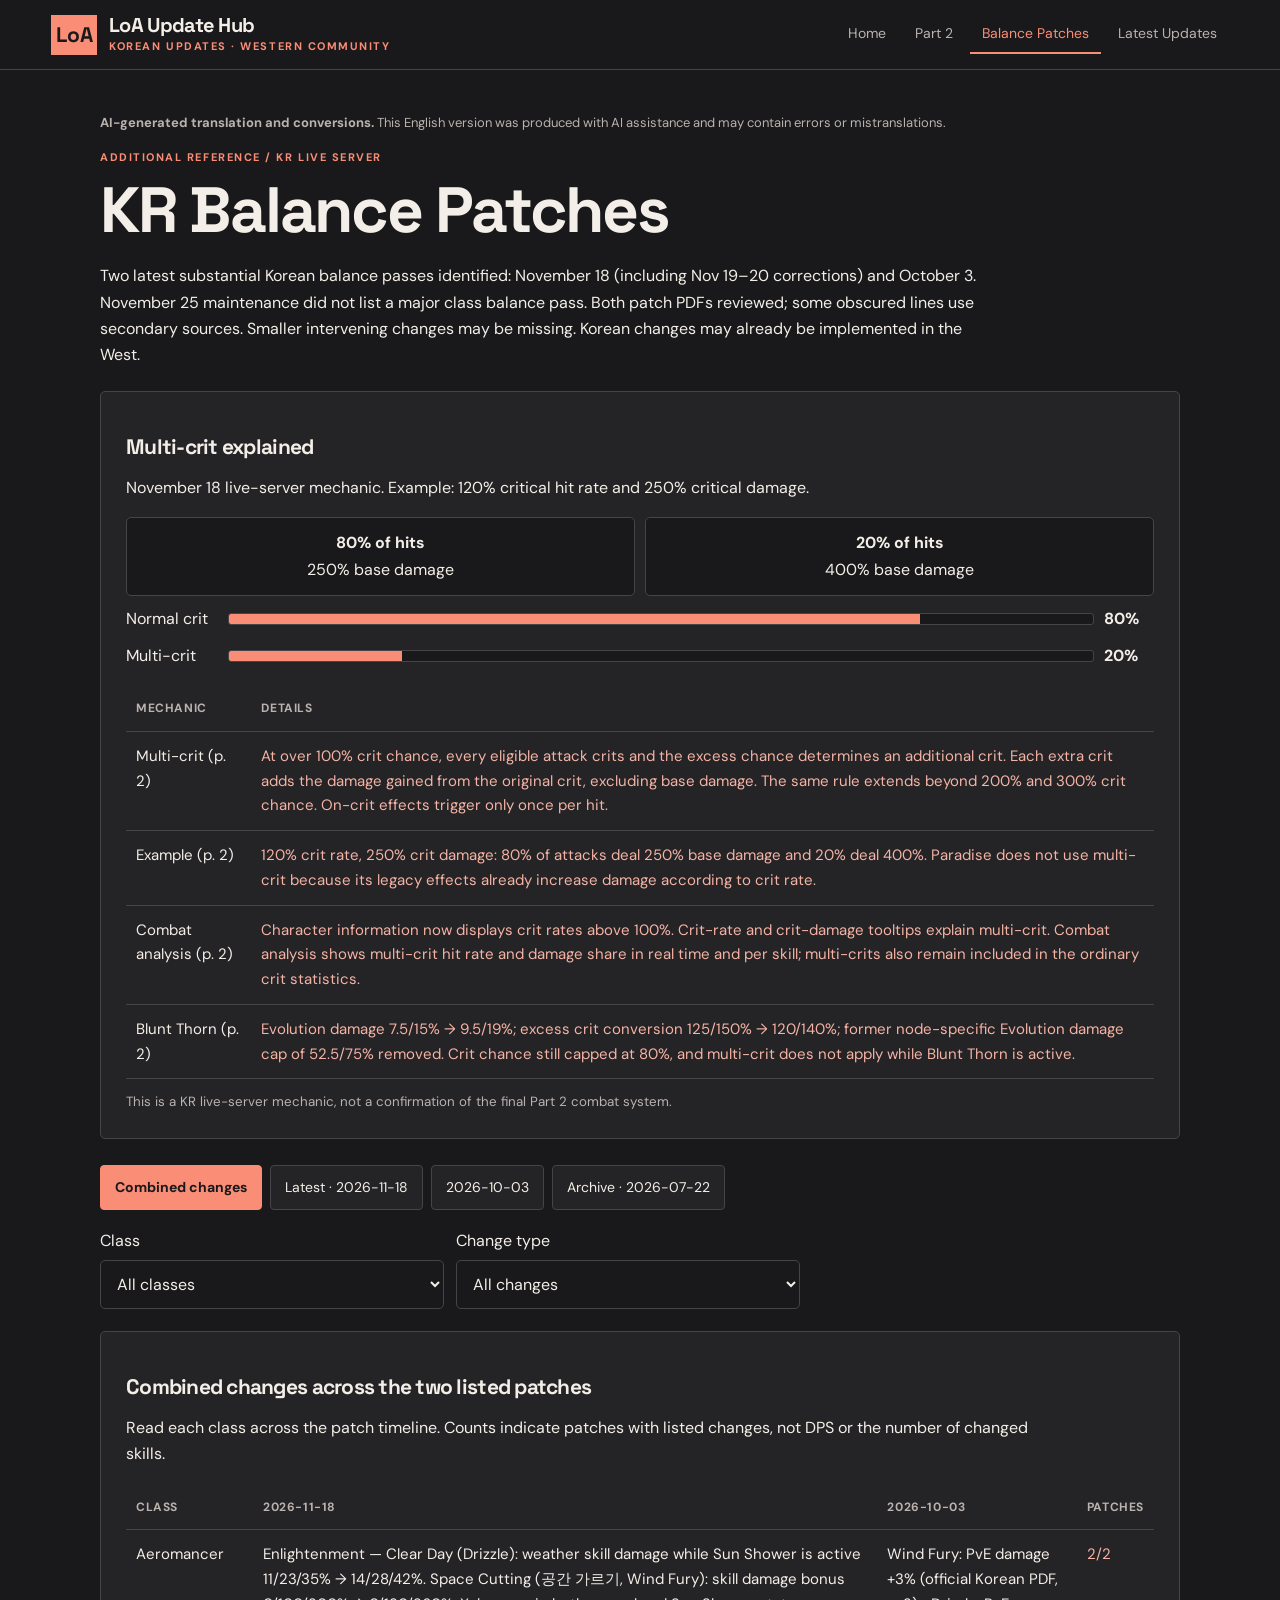
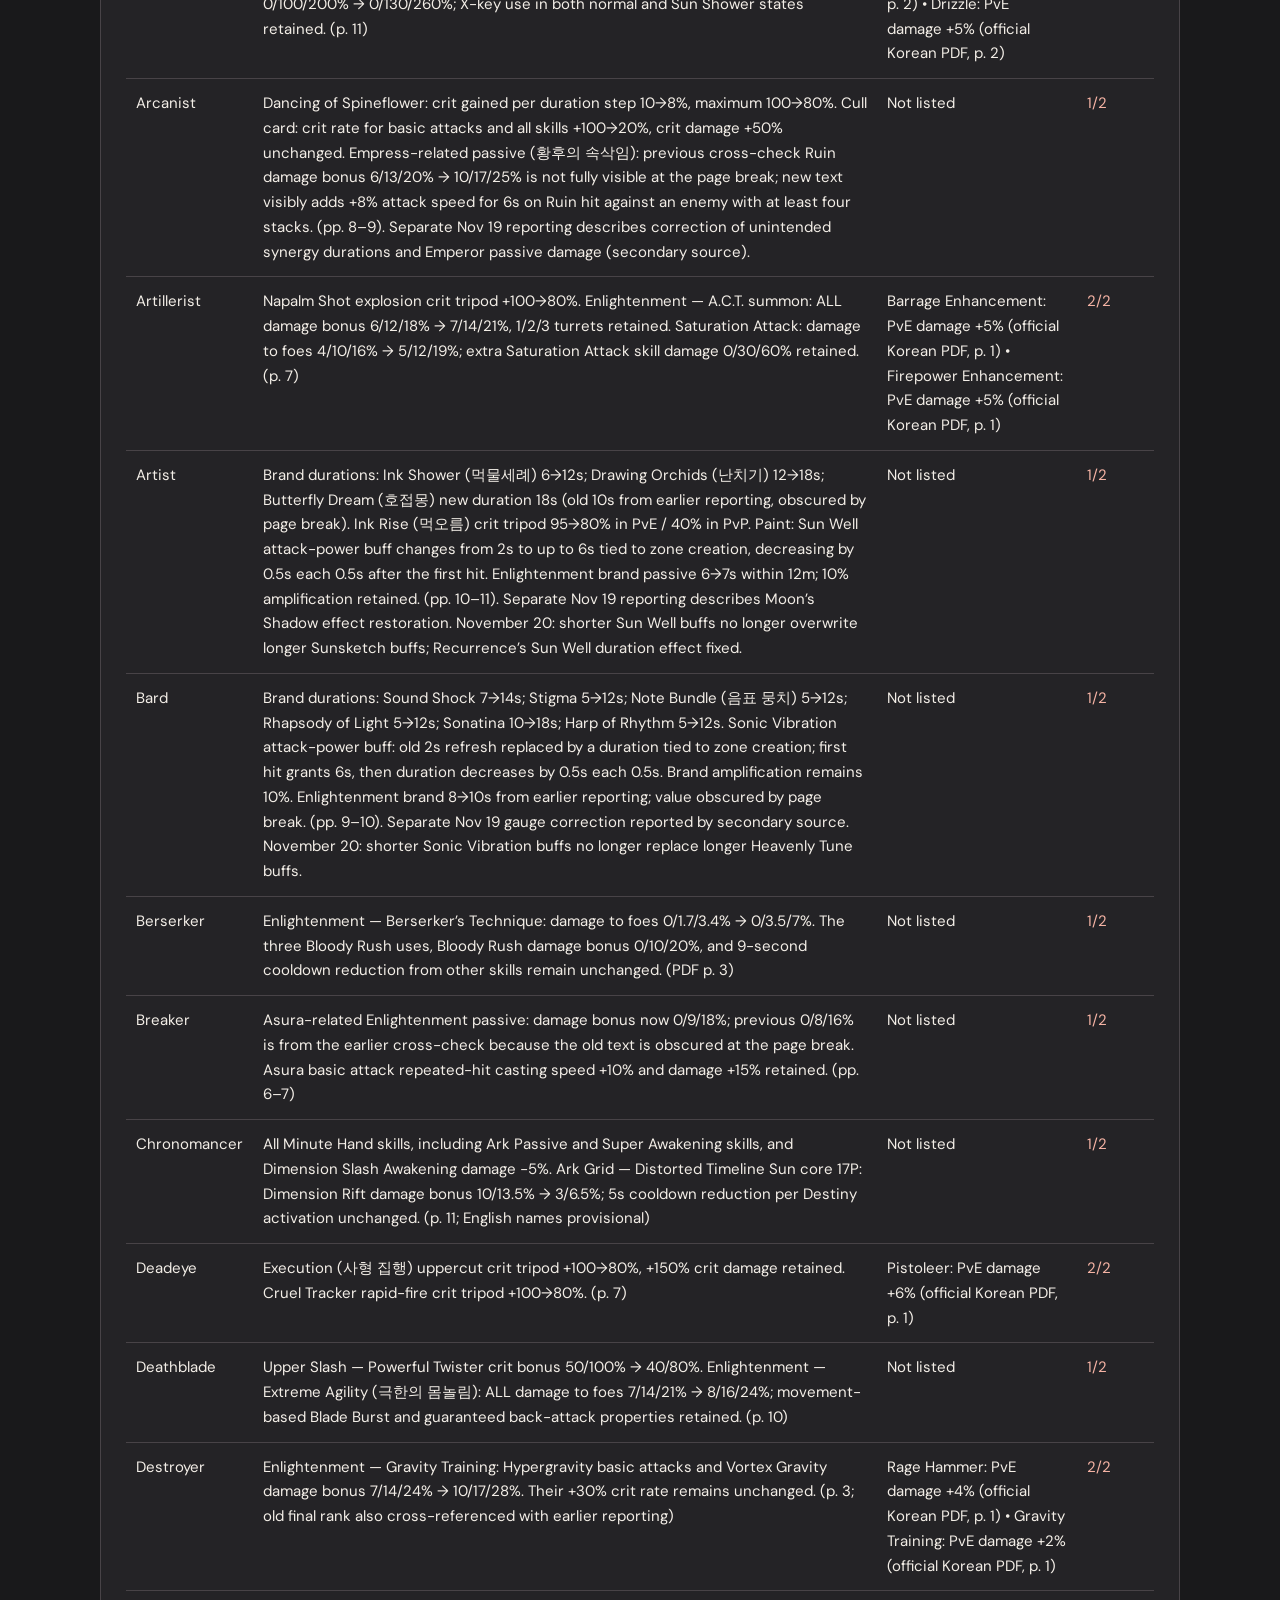
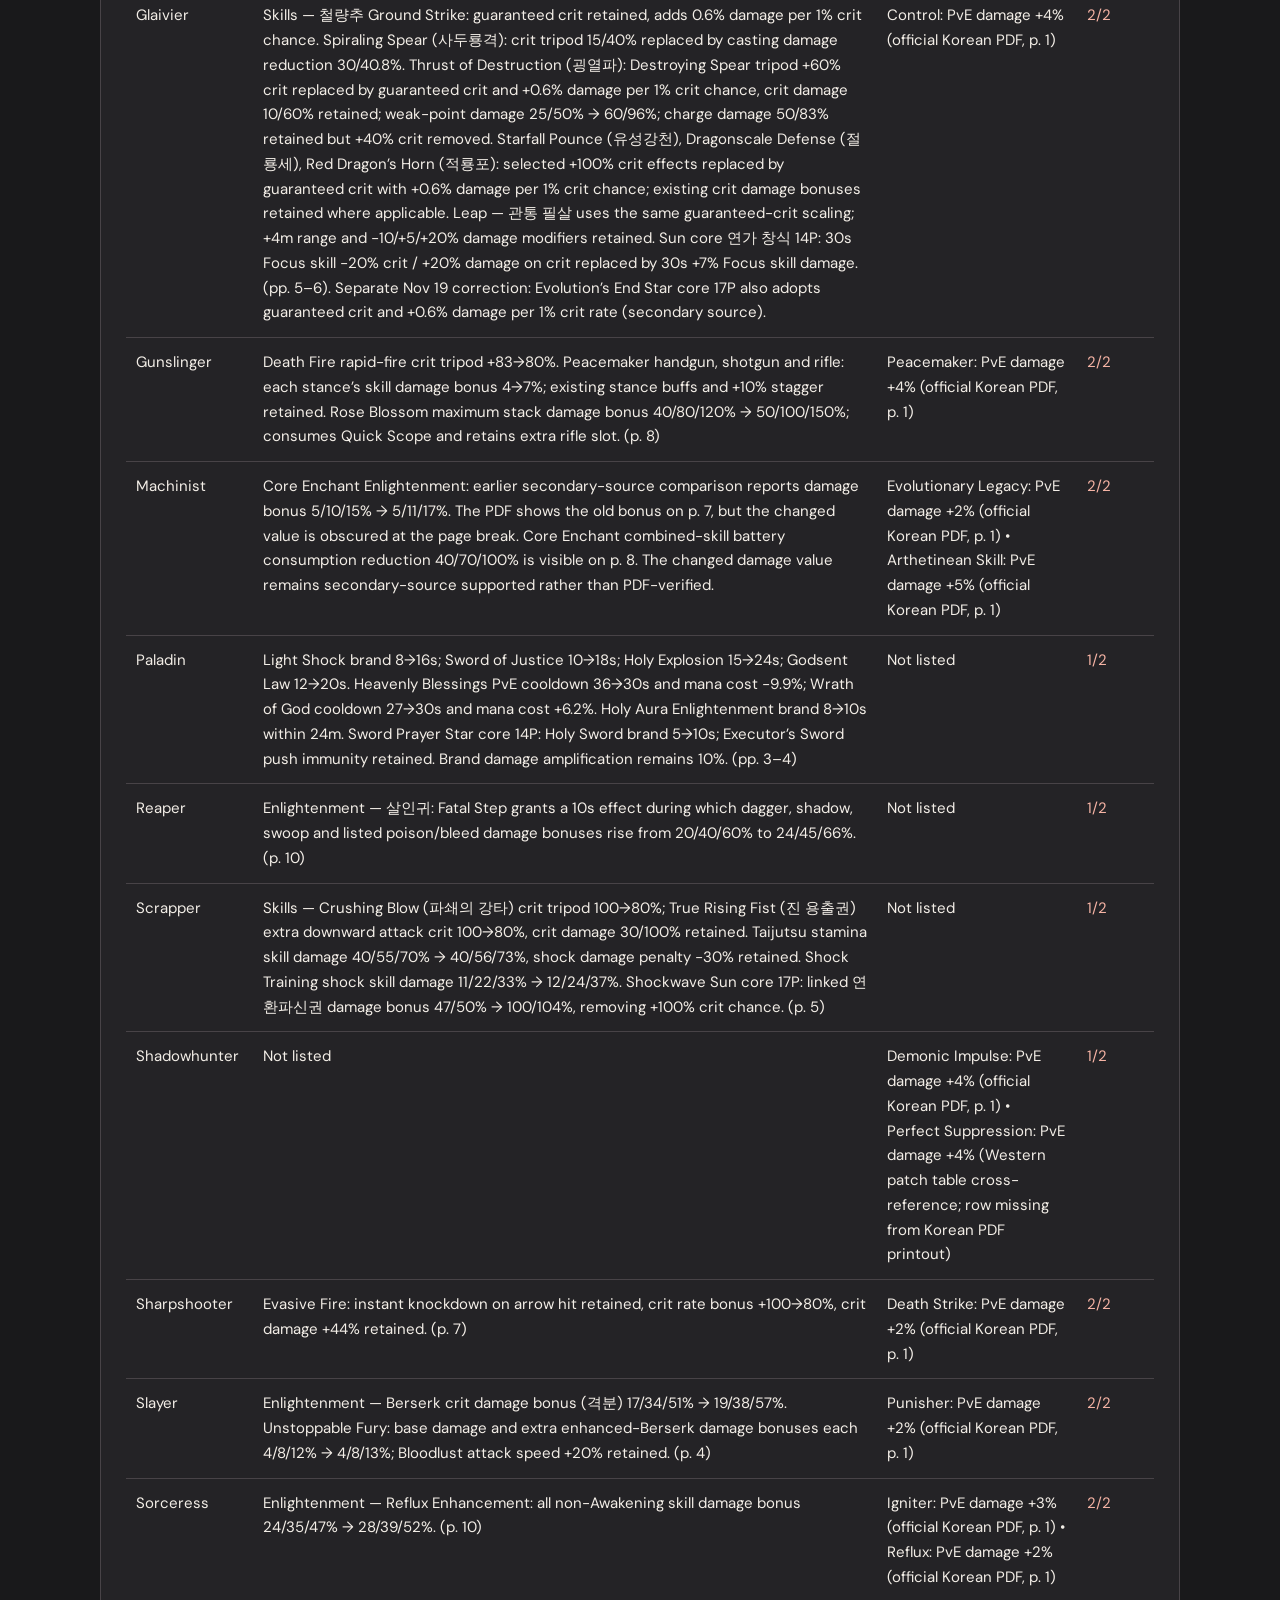
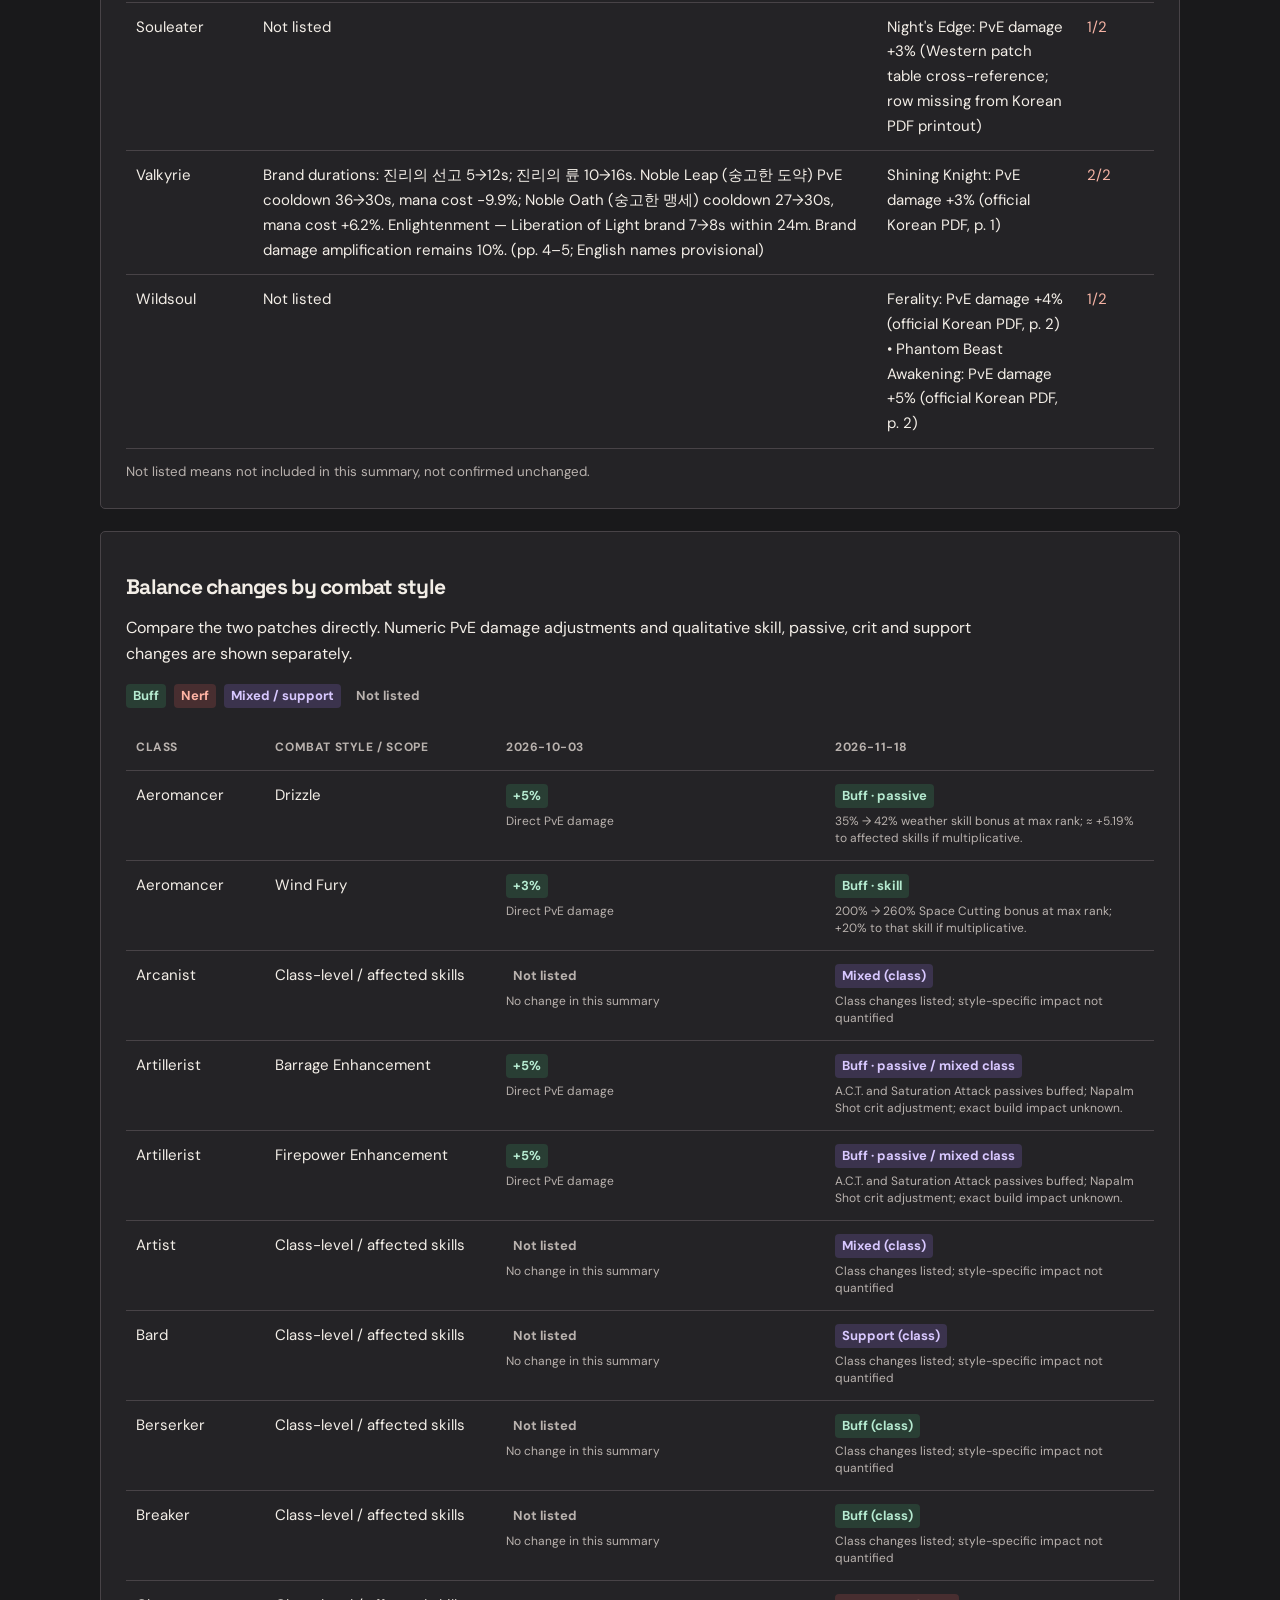
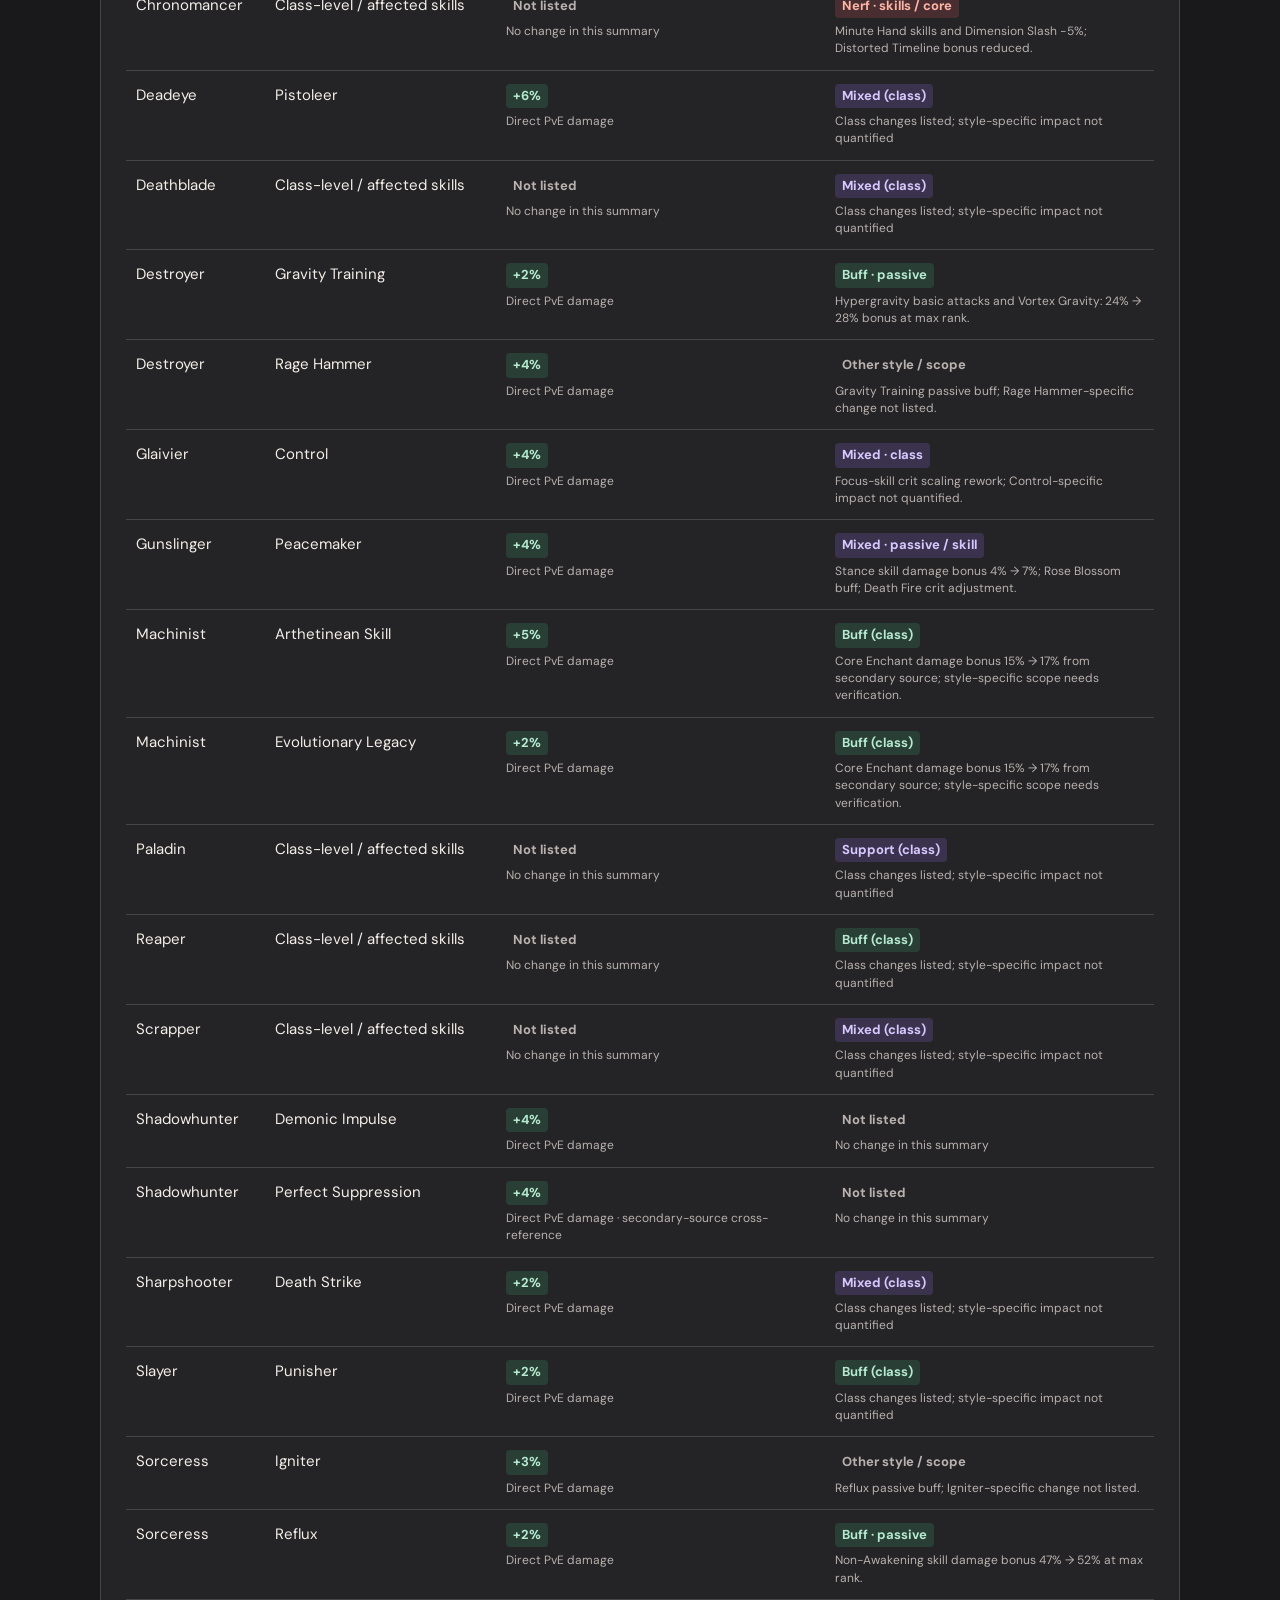
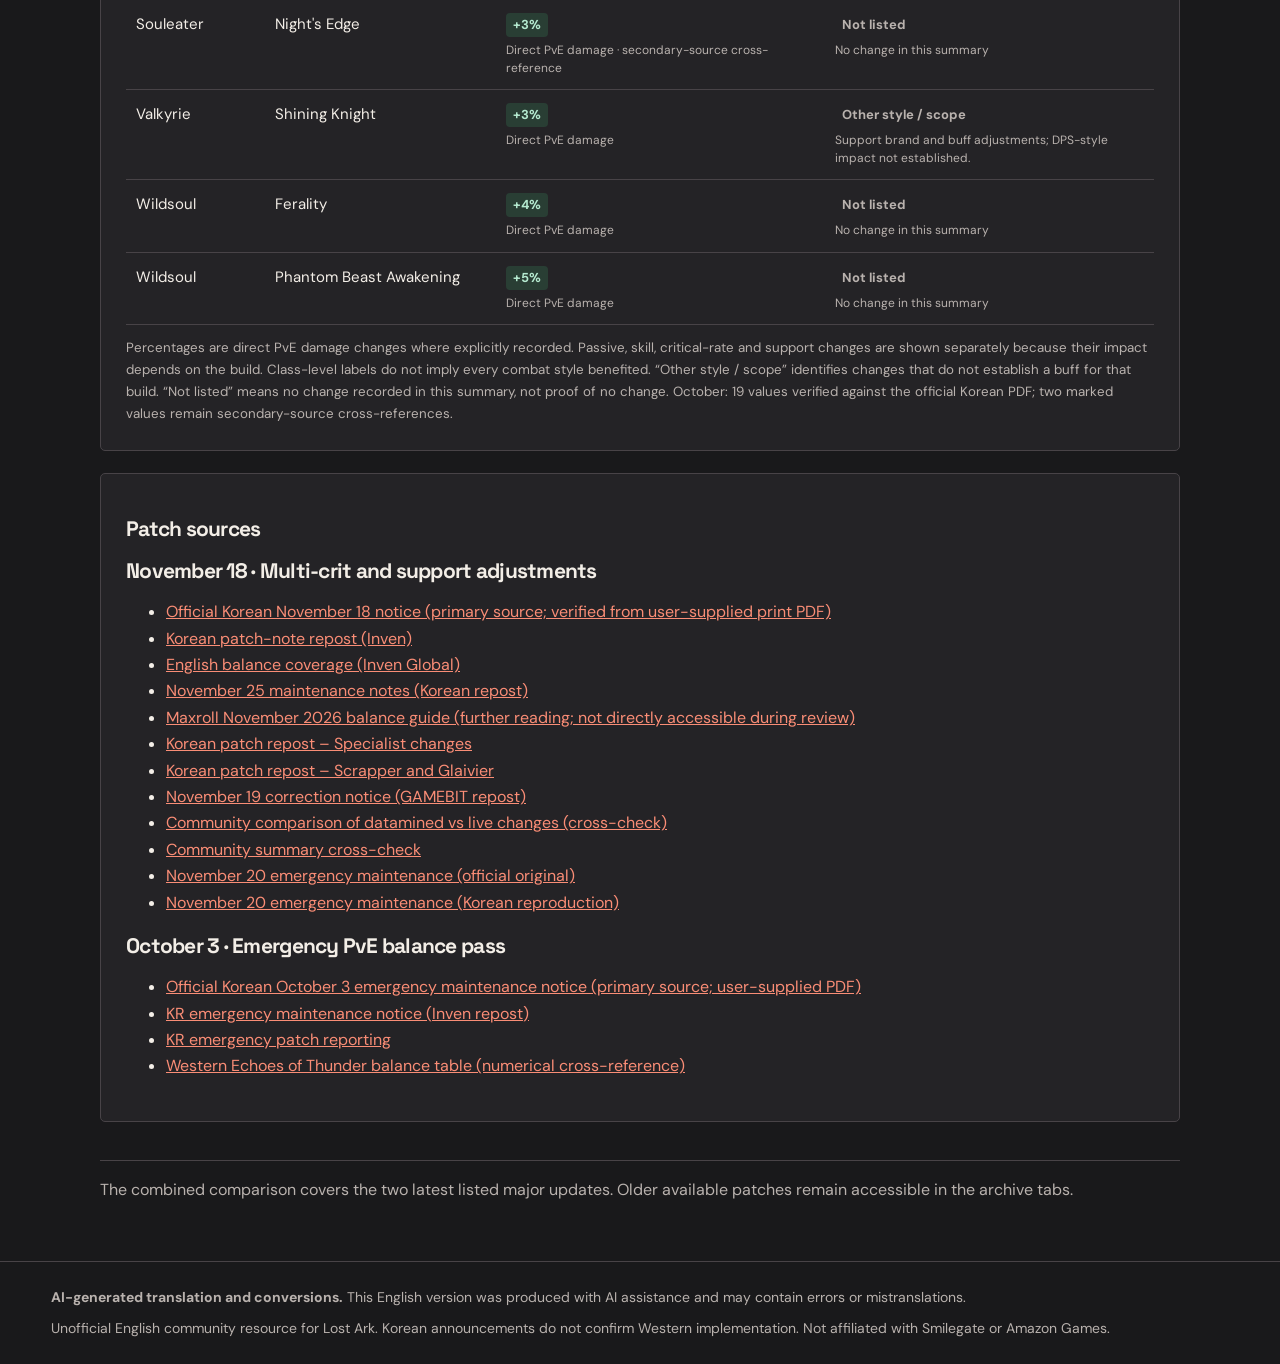
==== balance/index.html @ b0c3fc60 "Add AI translation and conversion disclaimer to balance/index.html" ====
<!doctype html><html lang="en"><head><meta charset="utf-8"><meta name="viewport" content="width=device-width,initial-scale=1"><title>KR Balance Patches | LoA Update Hub</title><meta name="description" content="Unofficial English translations and summaries of Korean Lost Ark developer notes for Western players. Part 2 guide, balance patches and update history."><meta property="og:type" content="website"><meta property="og:site_name" content="LoA Update Hub"><meta property="og:title" content="KR Balance Patches | LoA Update Hub"><meta property="og:description" content="Unofficial English translations and summaries of Korean Lost Ark developer notes for Western players. Part 2 guide, balance patches and update history."><meta name="twitter:card" content="summary"><meta name="twitter:title" content="KR Balance Patches | LoA Update Hub"><meta name="twitter:description" content="Unofficial English translations and summaries of Korean Lost Ark developer notes for Western players. Part 2 guide, balance patches and update history."><meta name="theme-color" content="#fa8d76"><link rel="preconnect" href="https://fonts.googleapis.com"><link rel="preconnect" href="https://fonts.gstatic.com" crossorigin><link href="https://fonts.googleapis.com/css2?family=DM+Sans:wght@400;500;600;700&family=Space+Grotesk:wght@400;500;600;700&display=swap" rel="stylesheet"><link rel="stylesheet" href="../style.css?v=hub1"></head><body data-page="balance" data-root="../"><header><div class="mast hub-mast"><a class="hub-brand" href="../"><div class="mark" aria-hidden="true">LoA</div><div><div class="brand">LoA Update Hub</div><div class="eyebrow">Korean updates · Western community</div></div></a><nav class="hub-nav" aria-label="Main navigation"><a href="../">Home</a><a href="../part-2/">Part 2</a><a href="../balance/" aria-current="page">Balance Patches</a><a href="../updates/">Latest Updates</a></nav></div></header><main class="hub-main"><p class="muted" style="font-size:13px;margin:0 0 14px"><strong>AI-generated translation and conversions.</strong> This English version was produced with AI assistance and may contain errors or mistranslations.</p><div id="notes"><p>Loading Korean balance patches…</p></div><p class="muted">The combined comparison covers the two latest listed major updates. Older available patches remain accessible in the archive tabs.</p></main><footer class="hub-footer"><p style="margin:0 0 8px"><strong>AI-generated translation and conversions.</strong> This English version was produced with AI assistance and may contain errors or mistranslations.</p>Unofficial English community resource for Lost Ark. Korean announcements do not confirm Western implementation. Not affiliated with Smilegate or Amazon Games.</footer><script defer src="../app.js?v=hub1"></script></body></html>
---- style.css ----
:root{color-scheme:dark;--bg:#19191b;--panel:#242326;--raised:#2d2b2e;--ink:#f3eee7;--muted:#b9b2ae;--accent:#fa8d76;--line:#484347;--green:#9cd2ba;--violet:#c1adff}*{box-sizing:border-box}html{scroll-behavior:smooth;scroll-padding-top:100px}body{margin:0;background:var(--bg);color:var(--ink);font:16px/1.65 'DM Sans',system-ui,sans-serif}h1,h2,h3,.brand,.num{font-family:'Space Grotesk',system-ui,sans-serif;line-height:1.15;letter-spacing:-.035em}h1{font-size:clamp(44px,7vw,88px);margin:12px 0;letter-spacing:-.07em}h2{font-size:clamp(27px,3.6vw,42px);margin:8px 0 14px}h3{font-size:21px;margin:0 0 15px}a{color:var(--accent)}header{position:sticky;top:0;z-index:5;background:var(--bg);border-bottom:1px solid var(--line)}.mast{max-width:1440px;margin:auto;padding:14px clamp(18px,4vw,60px);display:flex;align-items:center;gap:14px}.mark{width:40px;height:40px;background:var(--accent);color:var(--bg);display:grid;place-items:center;font:700 29px 'Space Grotesk',sans-serif}.brand{font-size:20px;font-weight:700}.eyebrow{font-size:11px;font-weight:700;text-transform:uppercase;letter-spacing:.14em;color:var(--accent)}.muted,small{color:var(--muted)}.source{margin-left:auto;font-size:13px}.layout{max-width:1440px;margin:auto;display:grid;grid-template-columns:230px minmax(0,1fr);gap:48px;padding:36px clamp(18px,4vw,60px)}aside{position:sticky;top:100px;align-self:start;max-height:calc(100vh - 120px);overflow:auto;padding-right:8px}nav a{display:block;color:var(--muted);font-size:14px;line-height:1.4;padding:9px 10px;text-decoration:none;border-left:2px solid transparent}nav a:hover,nav a:focus-visible{color:var(--accent);background:var(--panel);border-left-color:var(--accent)}input,select{font:inherit;color:var(--ink);background:var(--bg);border:1px solid var(--line);padding:12px;border-radius:5px;width:100%}input[type=search]{margin:10px 0}input[type=checkbox]{width:auto;accent-color:var(--accent)}:focus-visible{outline:2px solid var(--accent);outline-offset:3px}.hero{padding:14px 0 24px}.stats{display:grid;grid-template-columns:repeat(3,minmax(0,1fr));gap:12px;margin:24px 0}.stat,.metric,.visual,.node{background:var(--panel);border:1px solid var(--line);padding:18px}.num{font-size:clamp(25px,4vw,42px);font-weight:700;color:var(--accent)}.stat .num{display:block}.notice{border-left:3px solid var(--accent);padding:12px 16px;background:var(--panel);font-size:14px}.chapter{border-bottom:1px solid var(--line);padding:38px 0}.chapter p{max-width:82ch}.visual{margin:22px 0 0;padding:clamp(14px,3vw,25px);border-radius:5px}.visual small{display:block;margin-top:12px}.tablewrap{overflow-x:auto;margin:18px 0 0}table{width:100%;border-collapse:collapse;text-align:left;font-size:15px}th,td{padding:12px 10px;vertical-align:top;border-bottom:1px solid var(--line)}th{color:var(--muted);font-size:12px;letter-spacing:.05em;text-transform:uppercase}td:last-child{color:#f5b3a4}.subtable{margin-top:25px}.grid2,.grid3,.grid4{display:grid;gap:10px}.grid2{grid-template-columns:repeat(2,minmax(0,1fr))}.grid3{grid-template-columns:repeat(3,minmax(0,1fr))}.grid4{grid-template-columns:repeat(4,minmax(0,1fr))}.node{padding:12px;text-align:center;background:var(--bg);border-radius:5px;min-width:0}.node strong{display:block;color:var(--ink)}.node .num{font-size:24px}.arrow{font-size:24px;text-align:center;color:var(--accent);line-height:1.5}.equipment{display:grid;grid-template-columns:1fr minmax(50px,130px) 1fr;gap:12px;align-items:center}.slot{border:1px solid var(--line);padding:8px;margin:6px 0;background:var(--bg);border-radius:4px;font-size:14px}.slot.new{border-color:var(--accent);color:var(--accent)}.equipment svg{width:100%;height:auto}.chartrow{display:grid;grid-template-columns:92px 1fr 50px;gap:10px;align-items:center;margin:10px 0;font-variant-numeric:tabular-nums}.track{height:12px;background:var(--bg);border:1px solid var(--line);border-radius:3px;overflow:hidden}.fill{height:100%;background:var(--accent)}.metric{padding:12px;background:var(--bg);border-radius:4px}.metric small{margin:0}.metric .num{font-size:clamp(22px,3vw,32px)}.metrics{margin:14px 0}.stone-row{display:grid;grid-template-columns:110px repeat(5,minmax(0,1fr));gap:5px;align-items:center;margin:8px 0;font-size:13px}.stone{padding:8px 2px;background:var(--bg);text-align:center;border:1px solid var(--line);border-radius:4px;font-weight:700}.stone.active{background:#335044;color:#d6f5e4;border-color:#527566}.stone.partial{background:#514348;color:#ffd0c5;border-color:#805c59}.gem-icon{font-size:23px;color:var(--violet);letter-spacing:3px}.bound{color:var(--muted)}.task{display:flex;gap:12px;align-items:flex-start;padding:11px 0;border-bottom:1px solid var(--line)}.task input{margin-top:7px}.task:has(input:checked) span{color:var(--muted);text-decoration:line-through}.history p{padding:10px 0;border-bottom:1px solid var(--line)}footer{max-width:1440px;margin:auto;padding:24px clamp(18px,4vw,60px);font-size:14px;color:var(--muted)}details summary{cursor:pointer;color:var(--accent);font-weight:600}[hidden]{display:none!important}@media(max-width:850px){.layout{grid-template-columns:1fr;gap:20px}aside{position:static;max-height:none}nav{display:grid;grid-template-columns:1fr 1fr}.hero{padding-top:0}.source{display:none}}@media(max-width:500px){.stats{gap:5px}.stat{padding:10px}.stat .num{font-size:23px}.grid4{grid-template-columns:repeat(2,minmax(0,1fr))}.grid3{grid-template-columns:repeat(2,minmax(0,1fr))}.equipment{gap:5px}.slot{padding:5px;font-size:12px}.stone-row{grid-template-columns:85px repeat(5,minmax(0,1fr));gap:3px;font-size:12px}.chartrow{grid-template-columns:70px 1fr 40px}.chapter{padding:28px 0}th,td{padding:8px;font-size:13px}}
@media(max-width:500px){.brand{font-size:16px}.mast .eyebrow{font-size:10px;letter-spacing:.08em}.mark{flex-shrink:0}}
.update-note{border:1px solid var(--line);border-left:3px solid var(--green);background:var(--panel);padding:14px 18px;margin:20px 0}.update-note .eyebrow{color:var(--green)}.update-note p{margin:5px 0 0;color:var(--ink);font-size:14px}
.chapter > h3{margin-top:24px}#balance-filter{margin:8px 0 12px;max-width:320px}
.balance-tabs{display:flex;flex-wrap:wrap;gap:8px;margin:18px 0}.balance-tabs button{font:inherit;font-size:14px;padding:10px 14px;background:var(--panel);color:var(--ink);border:1px solid var(--line);border-radius:4px;cursor:pointer}.balance-tabs button.active{color:var(--bg);background:var(--accent);border-color:var(--accent);font-weight:700}.balance-filters{display:grid;grid-template-columns:repeat(2,minmax(0,1fr));gap:12px;margin:12px 0 20px}.balance-filters select{margin-top:5px}#balance .tablewrap{max-width:100%}#balance .tablewrap table{min-width:540px}#balance h3{margin-top:18px}
.balance-legend{display:flex;flex-wrap:wrap;gap:8px;margin:12px 0}.balance-label{display:inline-block;font-weight:700;font-size:13px;line-height:1.4;padding:3px 7px;border-radius:4px;background:var(--raised);color:var(--muted);white-space:normal}.balance-label.buff{color:#b5ead0;background:#293e34}.balance-label.nerf{color:#ffb4a5;background:#482e30}.balance-label.mixed{color:#d8c8ff;background:#3b334d}.balance-label.unknown{color:var(--muted);background:transparent}.cumulative-table{min-width:560px!important}.cumulative-table td{min-width:116px}.cumulative-table td small{display:block;margin-top:5px;font-size:12px;line-height:1.45}.cumulative-table td:nth-child(n+3){width:32%;min-width:150px}
.task-copy{display:block;flex:1}.task-copy strong{display:block;font-weight:700;margin-bottom:3px}.task-detail{display:block;font-size:14px;color:var(--muted);line-height:1.6}.source-note{font-size:13px;color:var(--muted)}


/* Hub layout */
.hub-mast{flex-wrap:wrap;gap:12px}.hub-brand{display:flex;align-items:center;gap:12px;text-decoration:none;color:var(--ink)}.hub-brand .mark{width:46px;flex-shrink:0;font-size:21px}.hub-nav{display:flex;flex-wrap:wrap;gap:5px;margin-left:auto;align-items:center}.hub-nav a{border:0;border-bottom:2px solid transparent;border-radius:0;padding:9px 12px;font-size:14px}.hub-nav a[aria-current=page]{color:var(--accent);border-bottom-color:var(--accent)}.hub-main{max-width:1200px;margin:auto;padding:42px clamp(18px,5vw,60px)}.hub-hero{padding:18px 0 30px}.hub-hero h1{font-size:clamp(40px,6.5vw,76px);max-width:16ch}.hub-hero p{max-width:75ch}.review-line{color:var(--green);font-size:13px}.hub-cards{display:grid;grid-template-columns:repeat(2,minmax(0,1fr));gap:18px;margin:12px 0 36px}.hub-card{display:flex;flex-direction:column;background:var(--panel);border:1px solid var(--line);border-radius:6px;overflow:hidden;color:var(--ink);text-decoration:none;transition:border-color .15s,transform .15s}.hub-card:hover{border-color:var(--accent);transform:translateY(-2px)}.hub-card.balance-card:hover{border-color:var(--green)}.hub-card svg{width:100%;height:auto;display:block}.hub-card-body{padding:20px;display:flex;flex:1;flex-direction:column;gap:8px}.hub-card-body h2{font-size:27px;margin:0}.hub-card-body p{margin:0;color:var(--muted)}.hub-card-body .card-action{margin-top:auto;padding-top:8px;color:var(--accent);font-weight:700}.balance-card .eyebrow,.balance-card .card-action{color:var(--green)}.update-head{display:flex;align-items:center;justify-content:space-between;gap:12px}.update-list{padding:0;list-style:none}.update-list li{border-bottom:1px solid var(--line);padding:15px 0;display:grid;grid-template-columns:110px 1fr;gap:12px}.update-list time{color:var(--accent);font-size:13px;font-weight:700}.page-intro{max-width:78ch;color:var(--muted)}.hub-main .chapter:first-child{padding-top:0}.hub-main #balance>h2{font-size:clamp(36px,5vw,64px)}.hub-main #balance .balance-tabs{margin-top:26px}.hub-main .balance-tabs button{flex:0 1 auto}.hub-main .balance-filters{max-width:700px}.hub-main #balance .tablewrap{overflow-x:auto}.hub-main #balance .tablewrap table{min-width:580px}.hub-main .tablewrap td{overflow-wrap:break-word}.hub-footer{border-top:1px solid var(--line)}@media(max-width:850px){.hub-nav{margin-left:0;width:100%;display:flex}.hub-nav a{padding:7px 10px}.hub-main{padding-top:24px}.hub-mast{padding-top:10px;padding-bottom:8px}html{scroll-padding-top:145px}.layout aside{top:150px}}@media(max-width:600px){.hub-cards{grid-template-columns:1fr}.hub-main{padding:22px 18px}.hub-nav{gap:1px}.hub-nav a{font-size:12px;padding:7px 8px}.update-list li{grid-template-columns:85px 1fr;gap:8px}.hub-card-body{padding:16px}.hub-brand .brand{font-size:18px}.hub-brand .eyebrow{font-size:10px}.hub-main #balance .balance-filters{grid-template-columns:1fr 1fr}}@media(prefers-reduced-motion:reduce){html{scroll-behavior:auto}.hub-card{transition:none}.hub-card:hover{transform:none}}
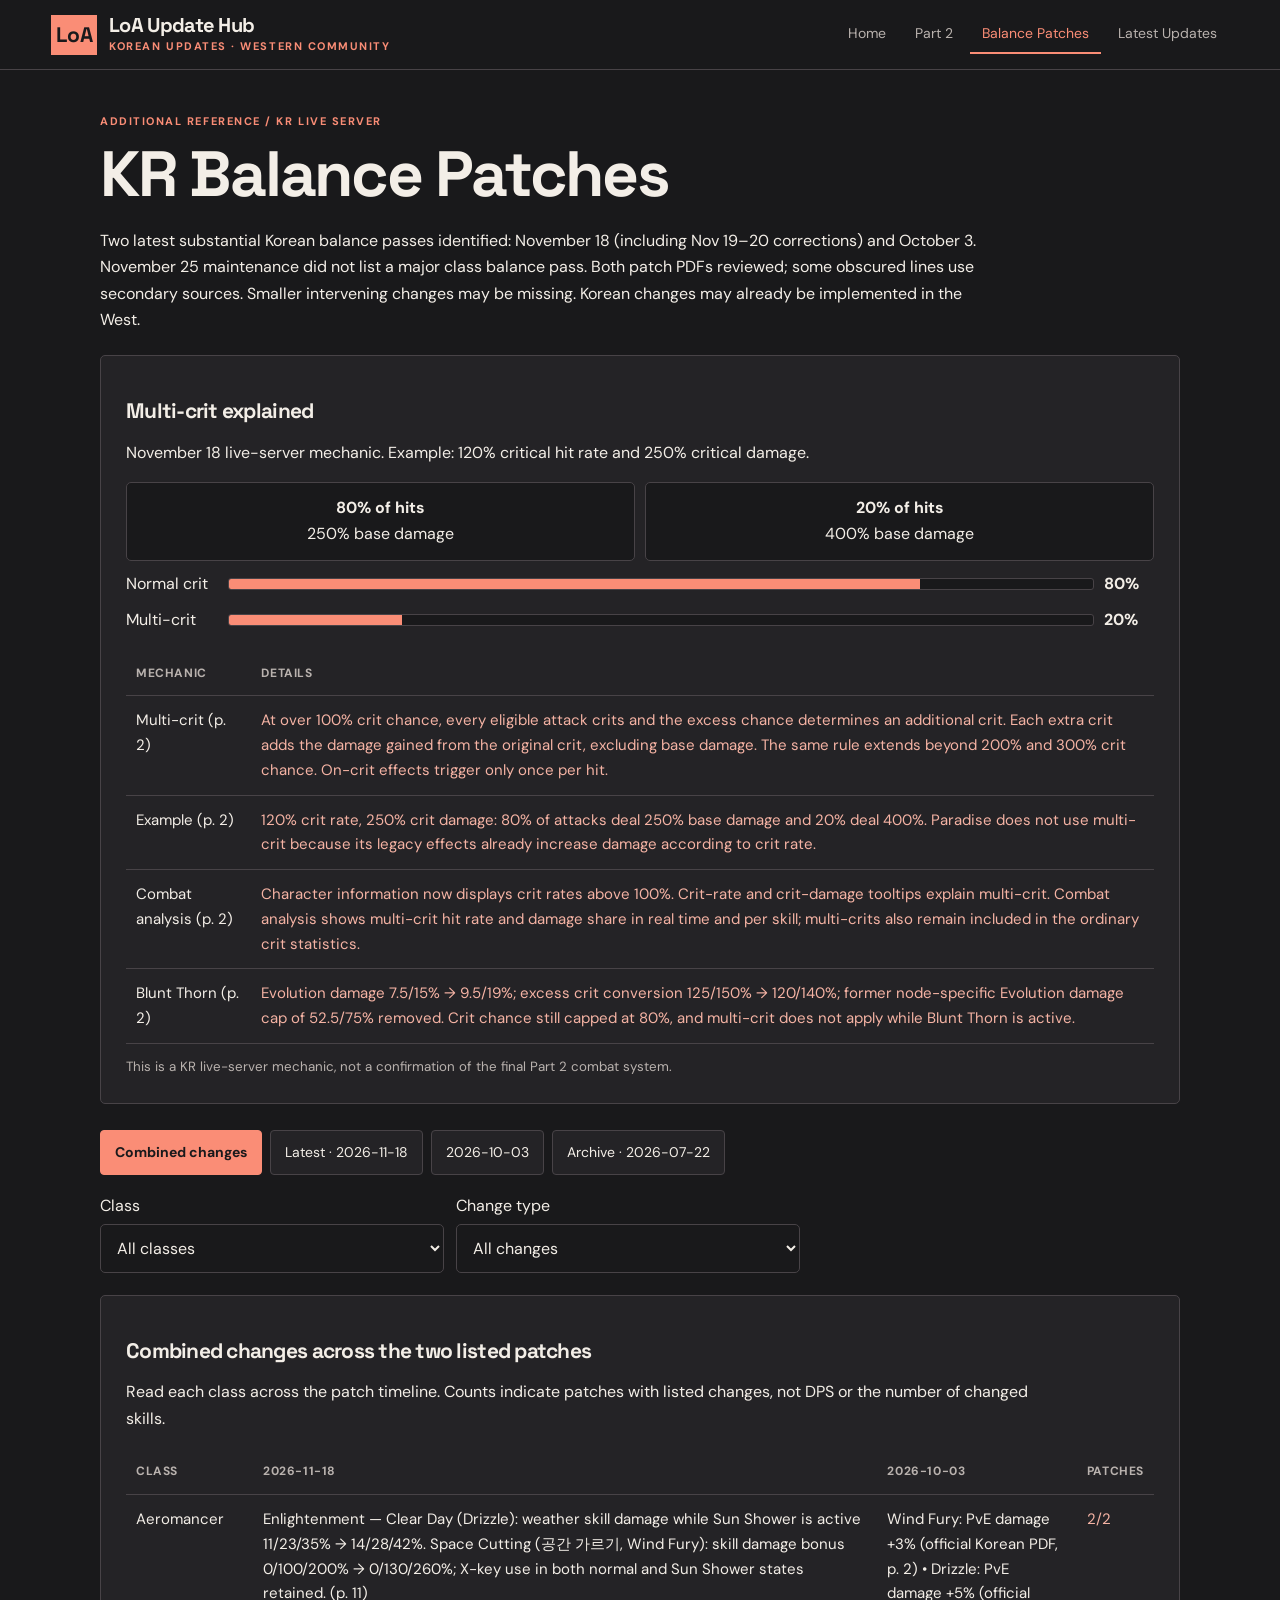
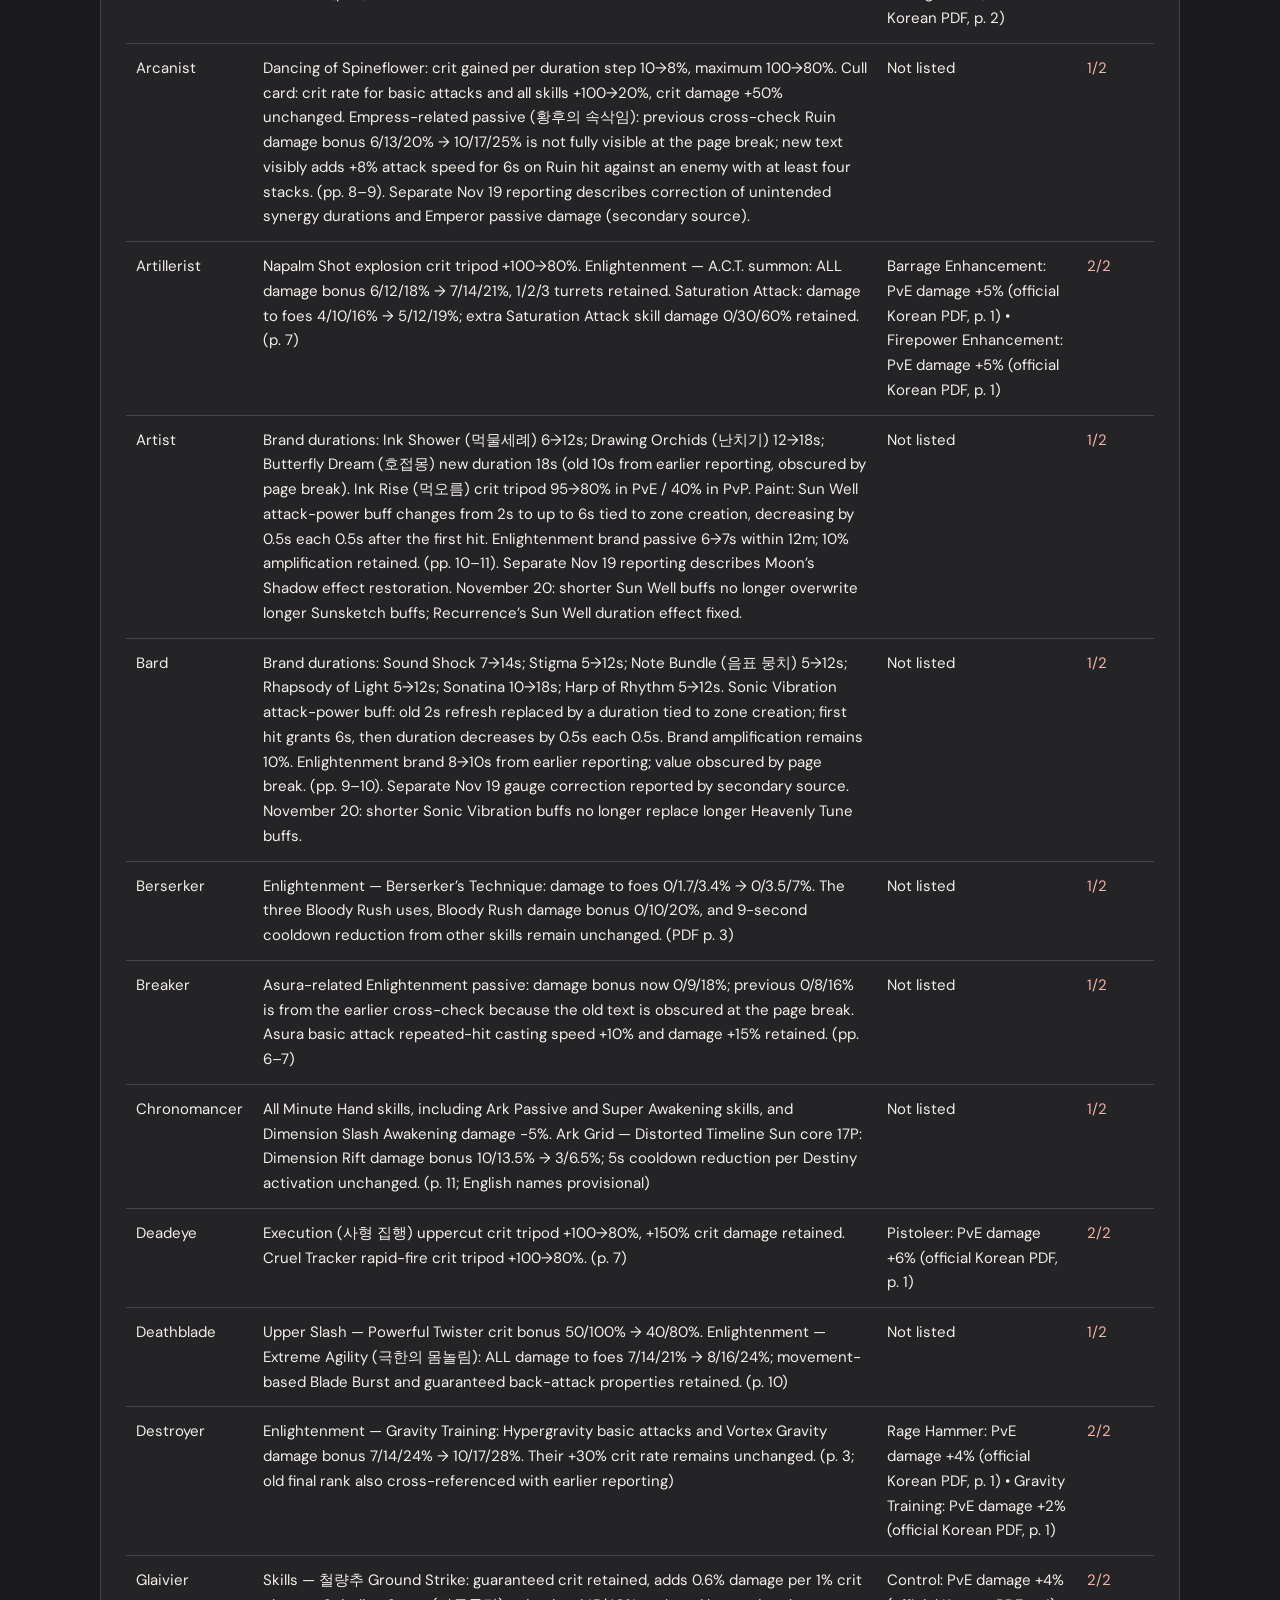
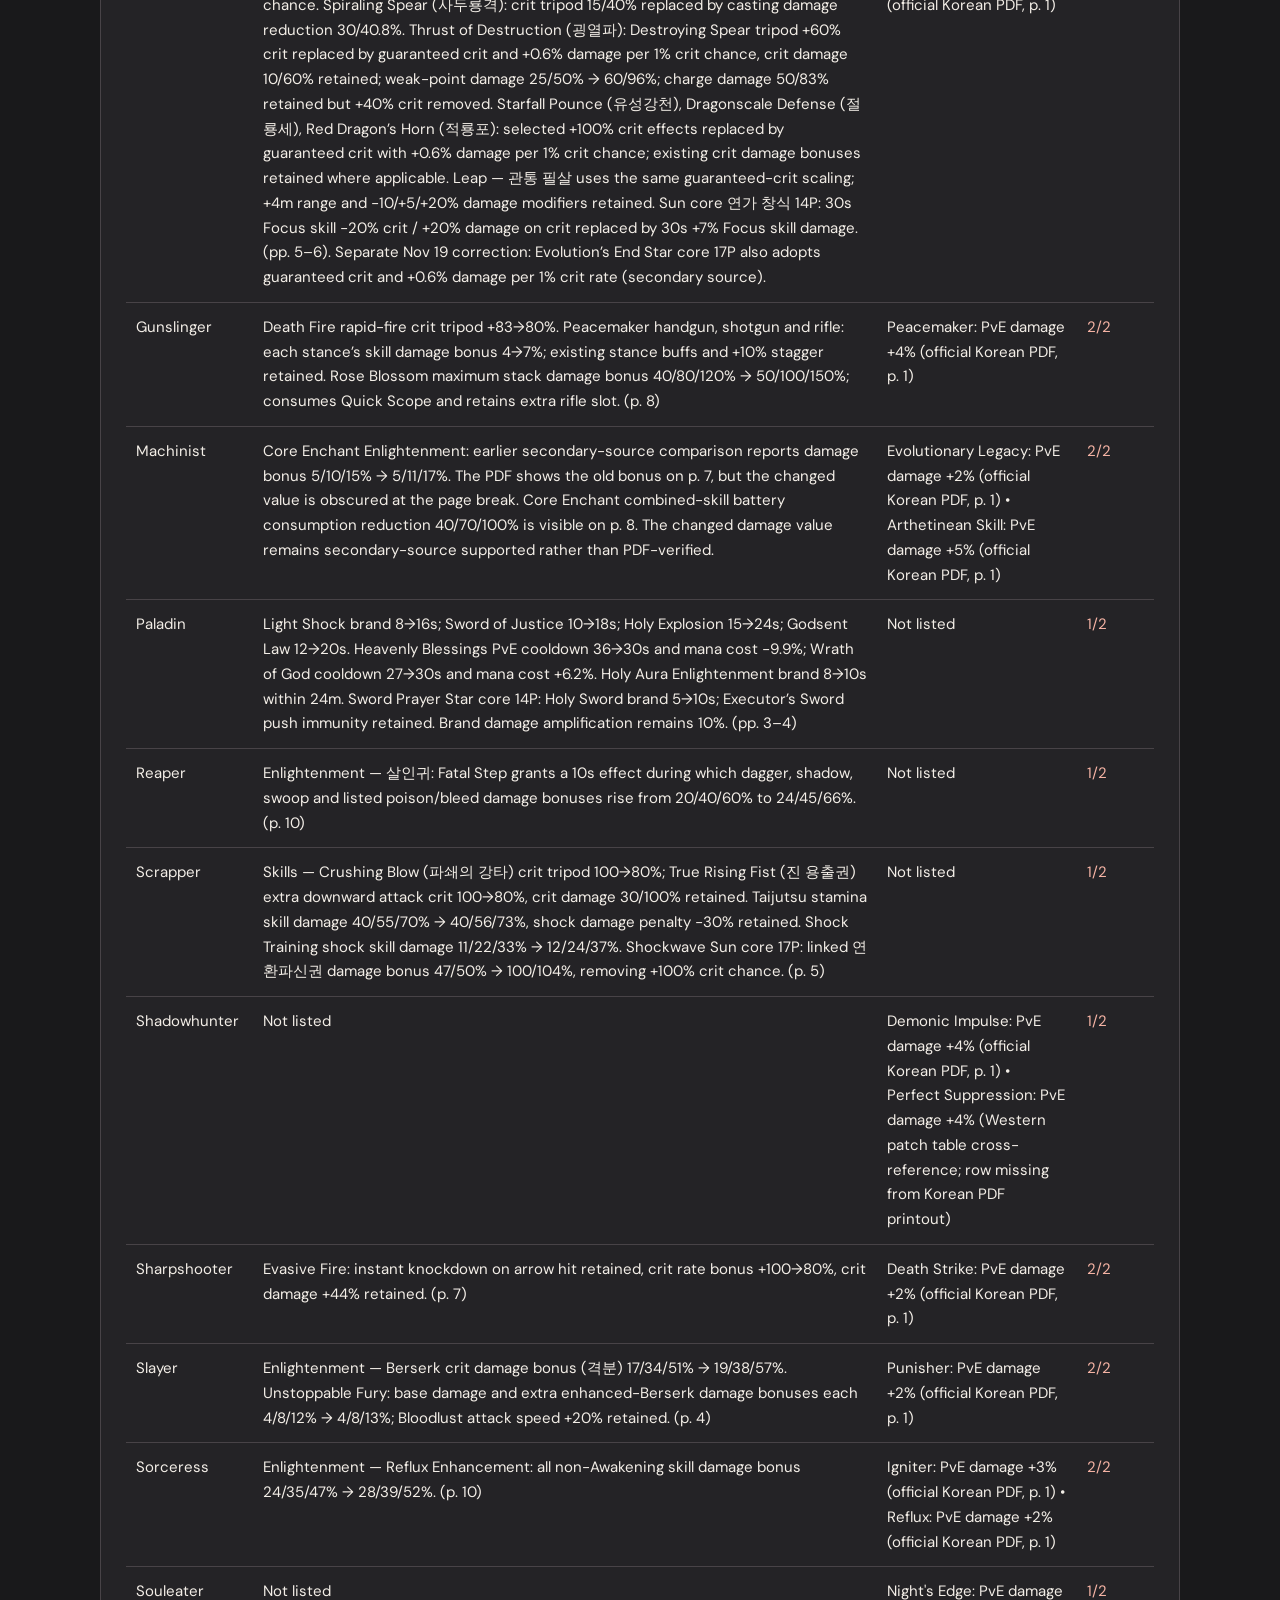
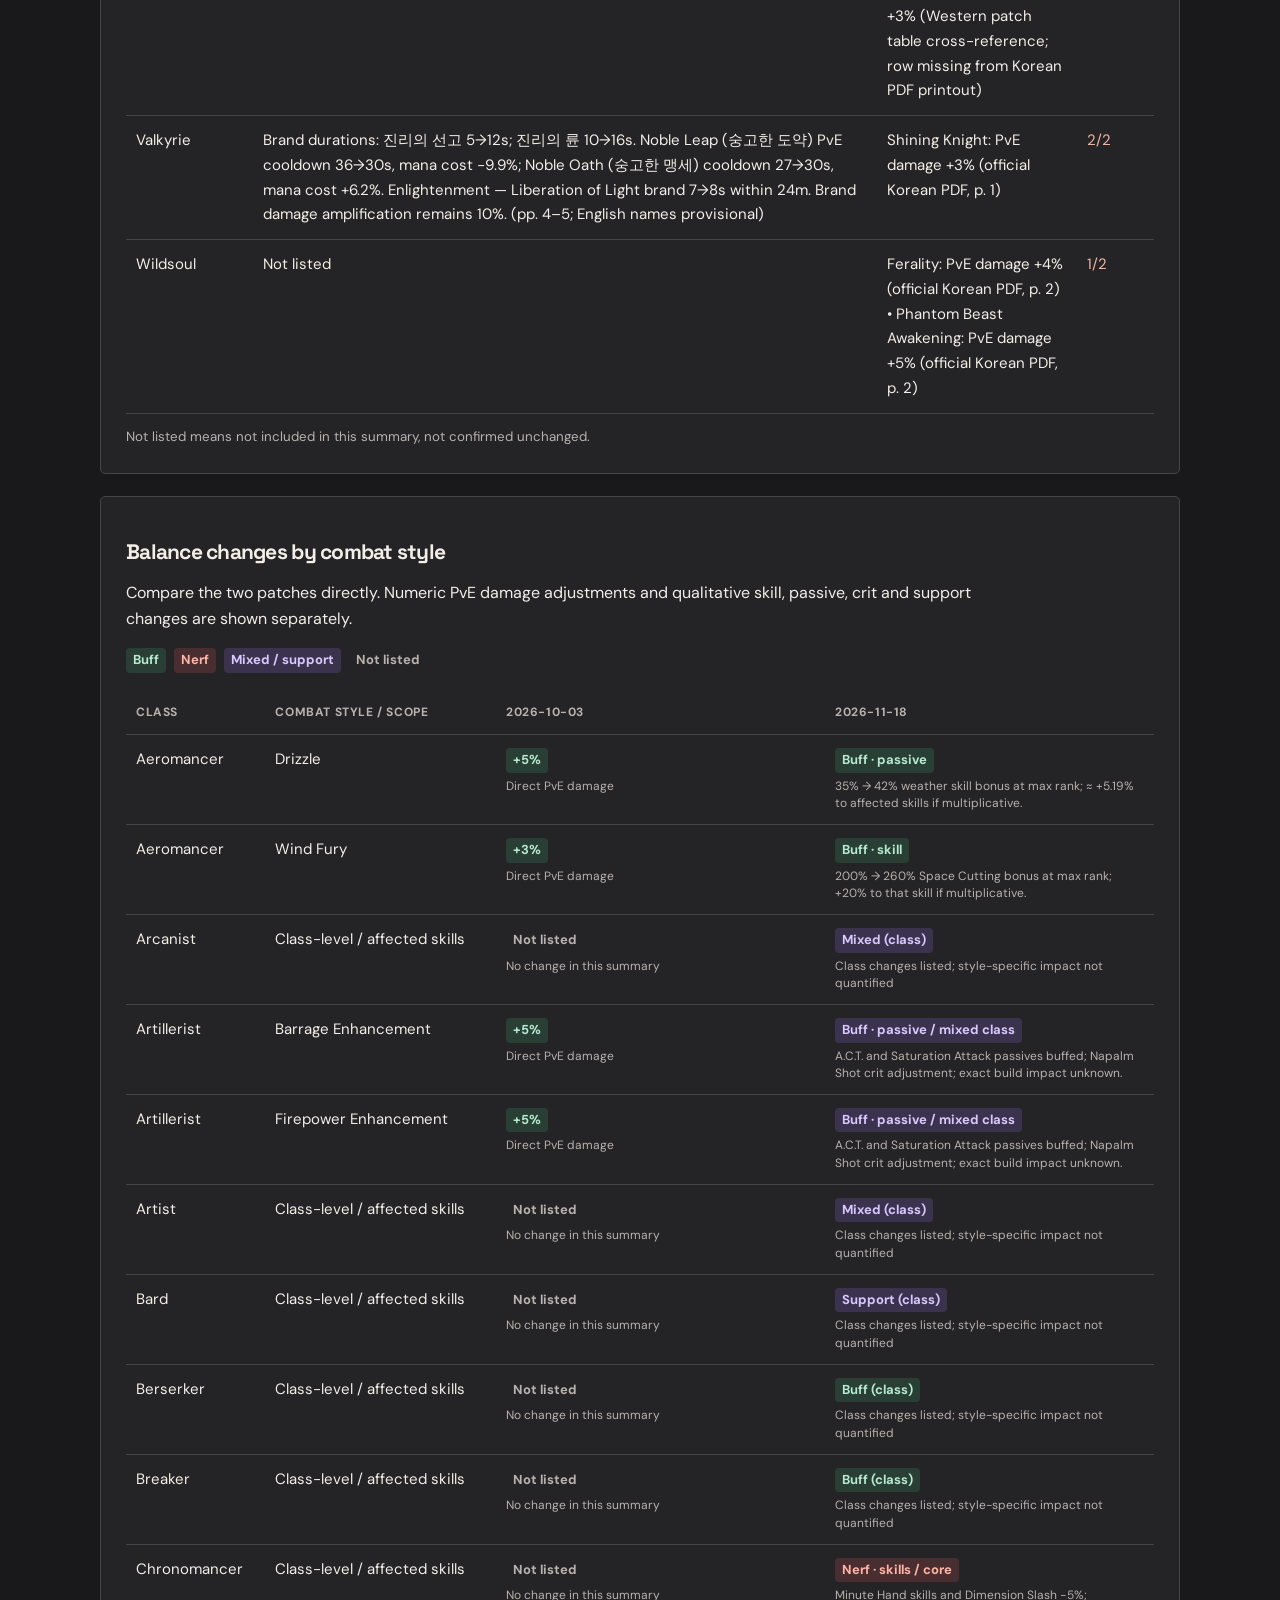
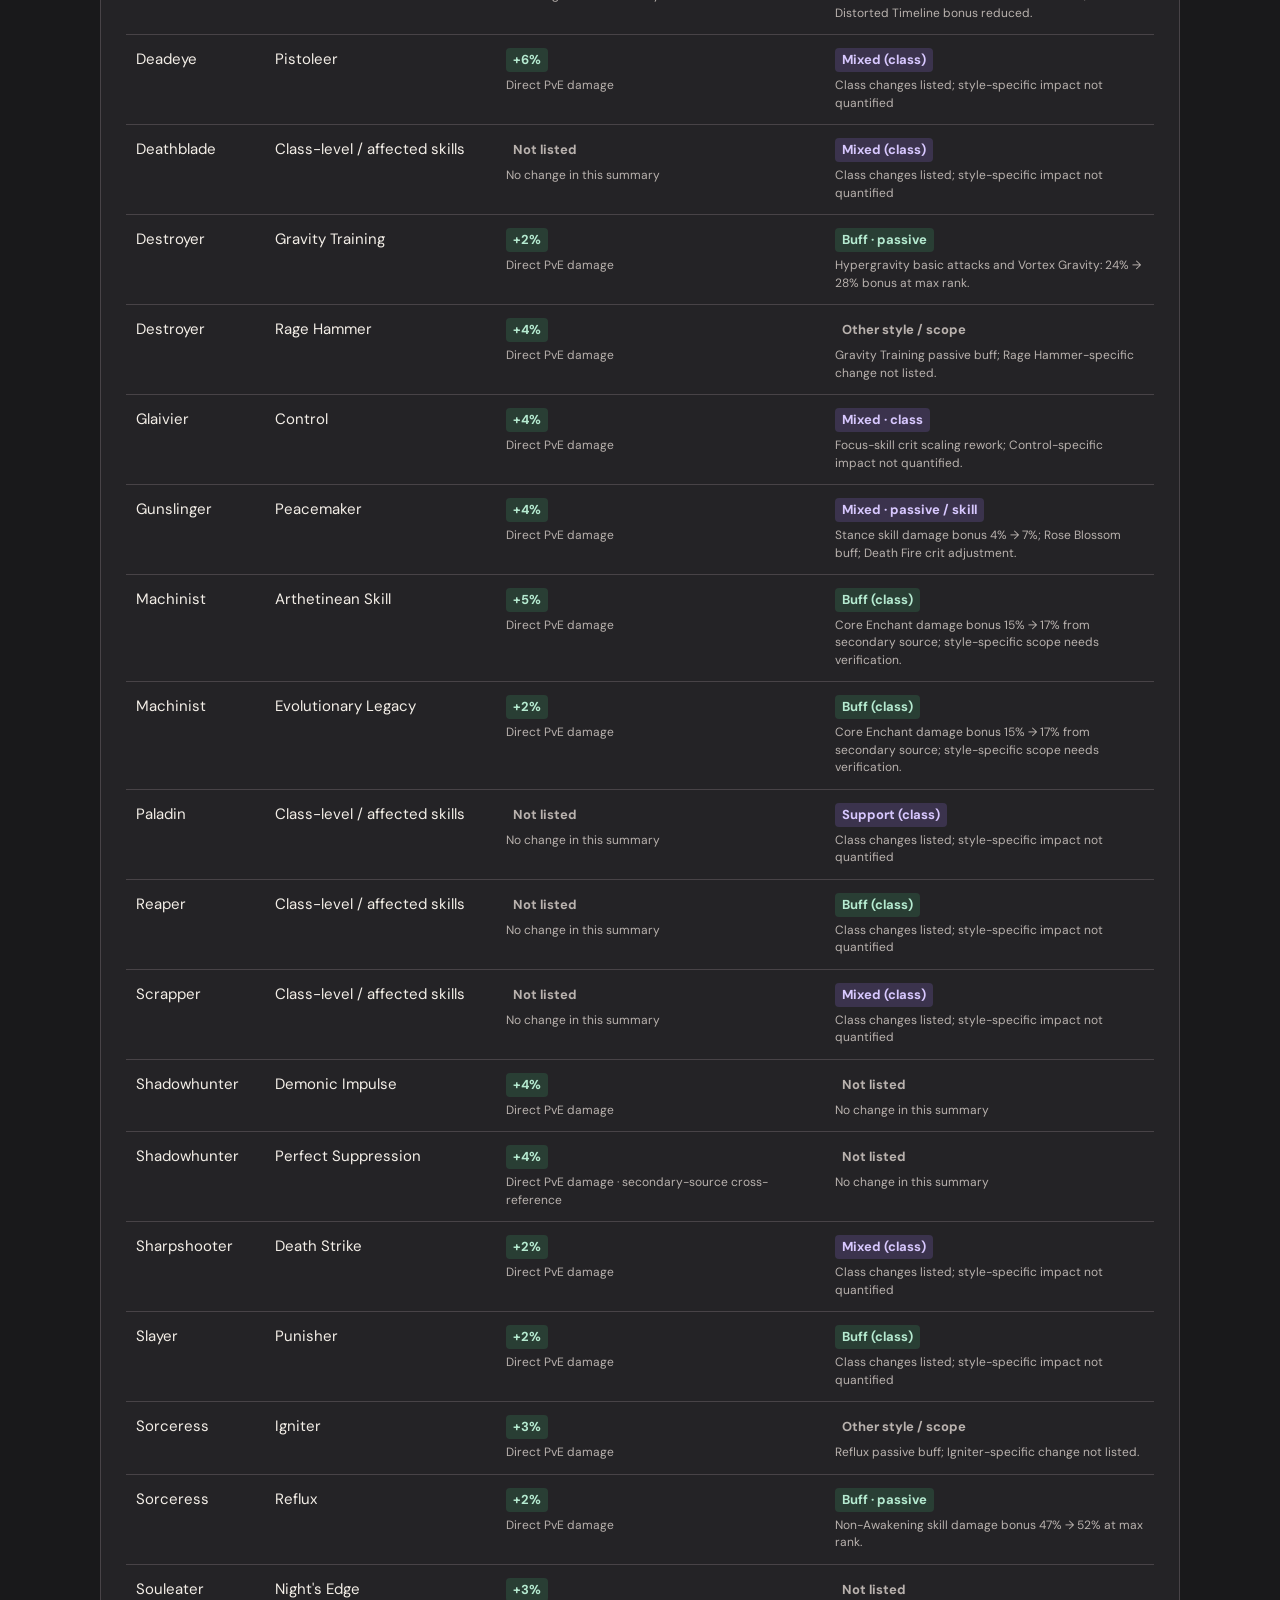
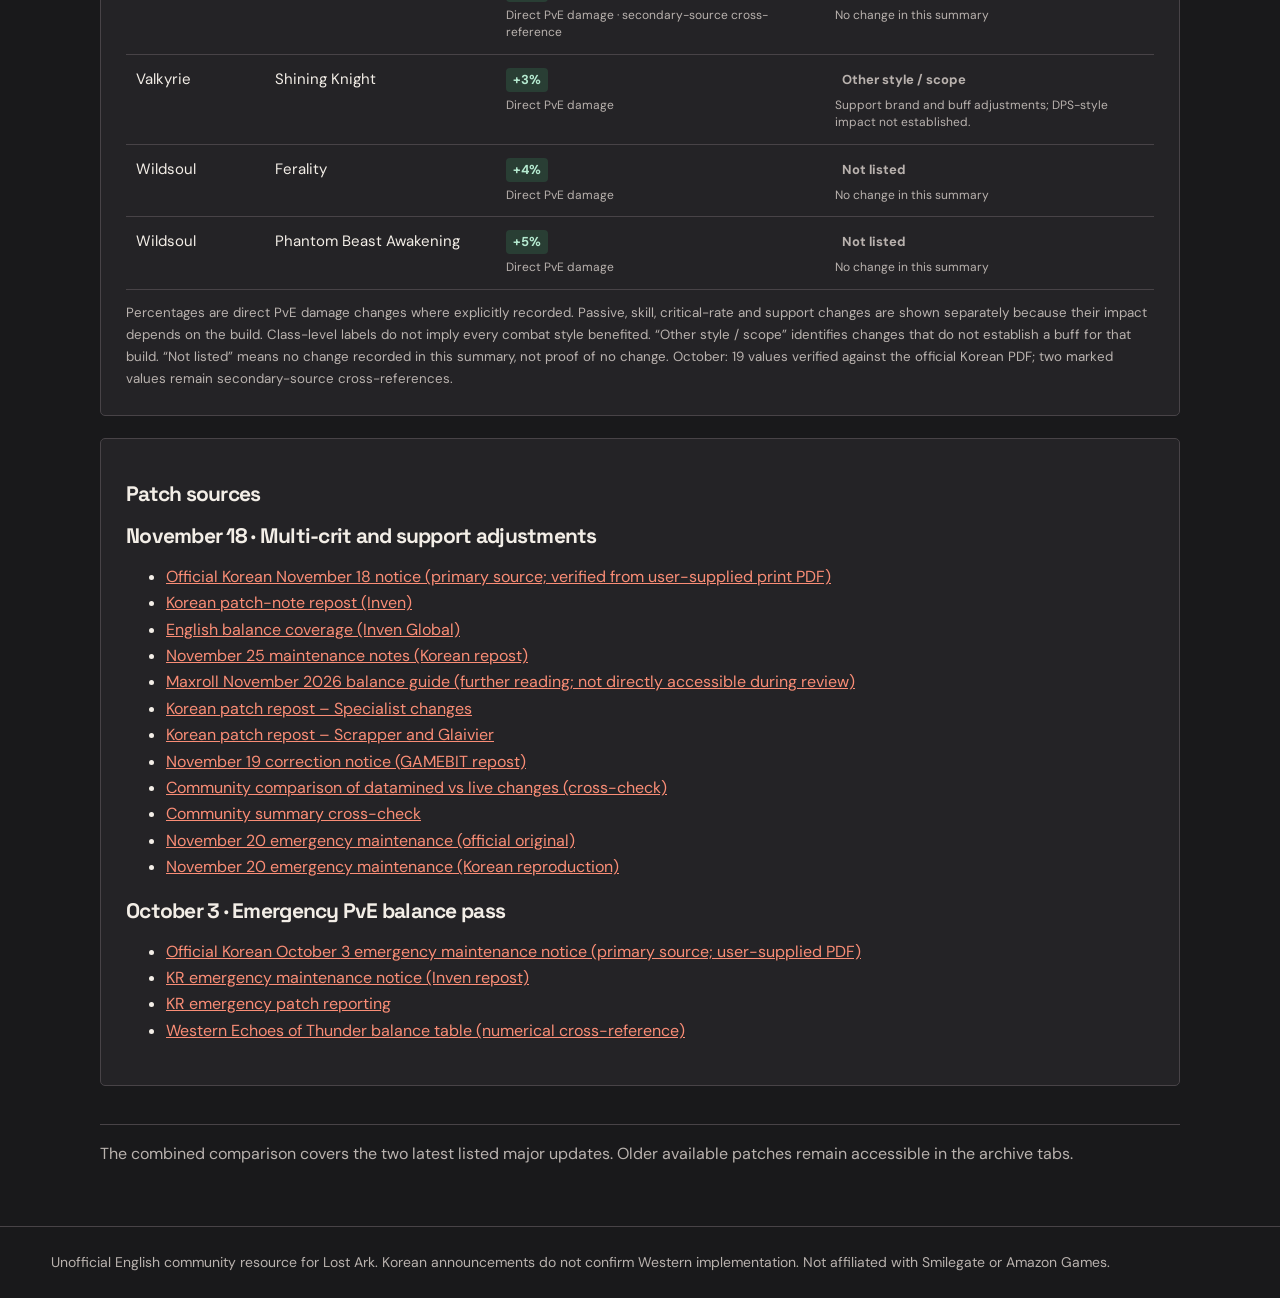
==== commit e4181e11: "Remove redundant AI disclaimer from balance/index.html" ====
--- a/balance/index.html
+++ b/balance/index.html
@@ -1 +1 @@
-<!doctype html><html lang="en"><head><meta charset="utf-8"><meta name="viewport" content="width=device-width,initial-scale=1"><title>KR Balance Patches | LoA Update Hub</title><meta name="description" content="Unofficial English translations and summaries of Korean Lost Ark developer notes for Western players. Part 2 guide, balance patches and update history."><meta property="og:type" content="website"><meta property="og:site_name" content="LoA Update Hub"><meta property="og:title" content="KR Balance Patches | LoA Update Hub"><meta property="og:description" content="Unofficial English translations and summaries of Korean Lost Ark developer notes for Western players. Part 2 guide, balance patches and update history."><meta name="twitter:card" content="summary"><meta name="twitter:title" content="KR Balance Patches | LoA Update Hub"><meta name="twitter:description" content="Unofficial English translations and summaries of Korean Lost Ark developer notes for Western players. Part 2 guide, balance patches and update history."><meta name="theme-color" content="#fa8d76"><link rel="preconnect" href="https://fonts.googleapis.com"><link rel="preconnect" href="https://fonts.gstatic.com" crossorigin><link href="https://fonts.googleapis.com/css2?family=DM+Sans:wght@400;500;600;700&family=Space+Grotesk:wght@400;500;600;700&display=swap" rel="stylesheet"><link rel="stylesheet" href="../style.css?v=hub1"></head><body data-page="balance" data-root="../"><header><div class="mast hub-mast"><a class="hub-brand" href="../"><div class="mark" aria-hidden="true">LoA</div><div><div class="brand">LoA Update Hub</div><div class="eyebrow">Korean updates · Western community</div></div></a><nav class="hub-nav" aria-label="Main navigation"><a href="../">Home</a><a href="../part-2/">Part 2</a><a href="../balance/" aria-current="page">Balance Patches</a><a href="../updates/">Latest Updates</a></nav></div></header><main class="hub-main"><p class="muted" style="font-size:13px;margin:0 0 14px"><strong>AI-generated translation and conversions.</strong> This English version was produced with AI assistance and may contain errors or mistranslations.</p><div id="notes"><p>Loading Korean balance patches…</p></div><p class="muted">The combined comparison covers the two latest listed major updates. Older available patches remain accessible in the archive tabs.</p></main><footer class="hub-footer"><p style="margin:0 0 8px"><strong>AI-generated translation and conversions.</strong> This English version was produced with AI assistance and may contain errors or mistranslations.</p>Unofficial English community resource for Lost Ark. Korean announcements do not confirm Western implementation. Not affiliated with Smilegate or Amazon Games.</footer><script defer src="../app.js?v=hub1"></script></body></html>+<!doctype html><html lang="en"><head><meta charset="utf-8"><meta name="viewport" content="width=device-width,initial-scale=1"><title>KR Balance Patches | LoA Update Hub</title><meta name="description" content="Unofficial English translations and summaries of Korean Lost Ark developer notes for Western players. Part 2 guide, balance patches and update history."><meta property="og:type" content="website"><meta property="og:site_name" content="LoA Update Hub"><meta property="og:title" content="KR Balance Patches | LoA Update Hub"><meta property="og:description" content="Unofficial English translations and summaries of Korean Lost Ark developer notes for Western players. Part 2 guide, balance patches and update history."><meta name="twitter:card" content="summary"><meta name="twitter:title" content="KR Balance Patches | LoA Update Hub"><meta name="twitter:description" content="Unofficial English translations and summaries of Korean Lost Ark developer notes for Western players. Part 2 guide, balance patches and update history."><meta name="theme-color" content="#fa8d76"><link rel="preconnect" href="https://fonts.googleapis.com"><link rel="preconnect" href="https://fonts.gstatic.com" crossorigin><link href="https://fonts.googleapis.com/css2?family=DM+Sans:wght@400;500;600;700&family=Space+Grotesk:wght@400;500;600;700&display=swap" rel="stylesheet"><link rel="stylesheet" href="../style.css?v=hub1"></head><body data-page="balance" data-root="../"><header><div class="mast hub-mast"><a class="hub-brand" href="../"><div class="mark" aria-hidden="true">LoA</div><div><div class="brand">LoA Update Hub</div><div class="eyebrow">Korean updates · Western community</div></div></a><nav class="hub-nav" aria-label="Main navigation"><a href="../">Home</a><a href="../part-2/">Part 2</a><a href="../balance/" aria-current="page">Balance Patches</a><a href="../updates/">Latest Updates</a></nav></div></header><main class="hub-main"><div id="notes"><p>Loading Korean balance patches…</p></div><p class="muted">The combined comparison covers the two latest listed major updates. Older available patches remain accessible in the archive tabs.</p></main><footer class="hub-footer">Unofficial English community resource for Lost Ark. Korean announcements do not confirm Western implementation. Not affiliated with Smilegate or Amazon Games.</footer><script defer src="../app.js?v=hub1"></script></body></html>
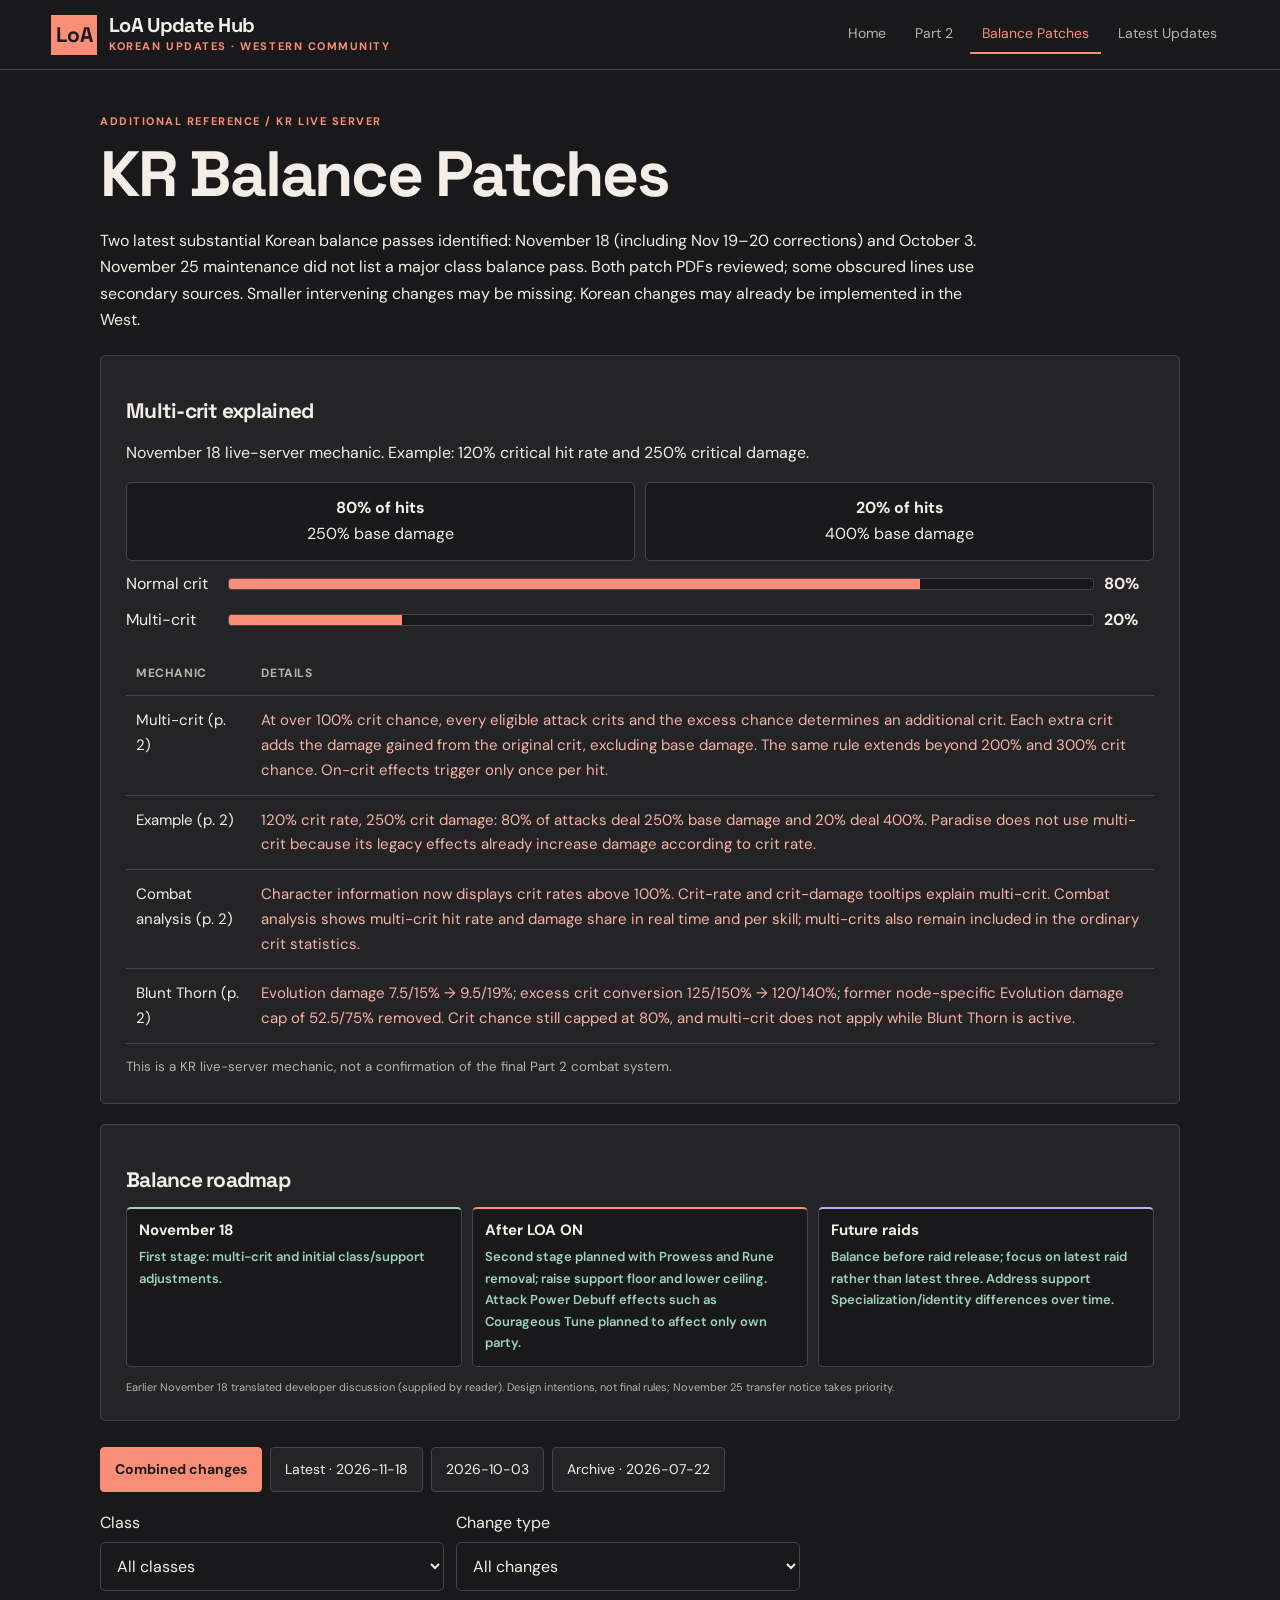
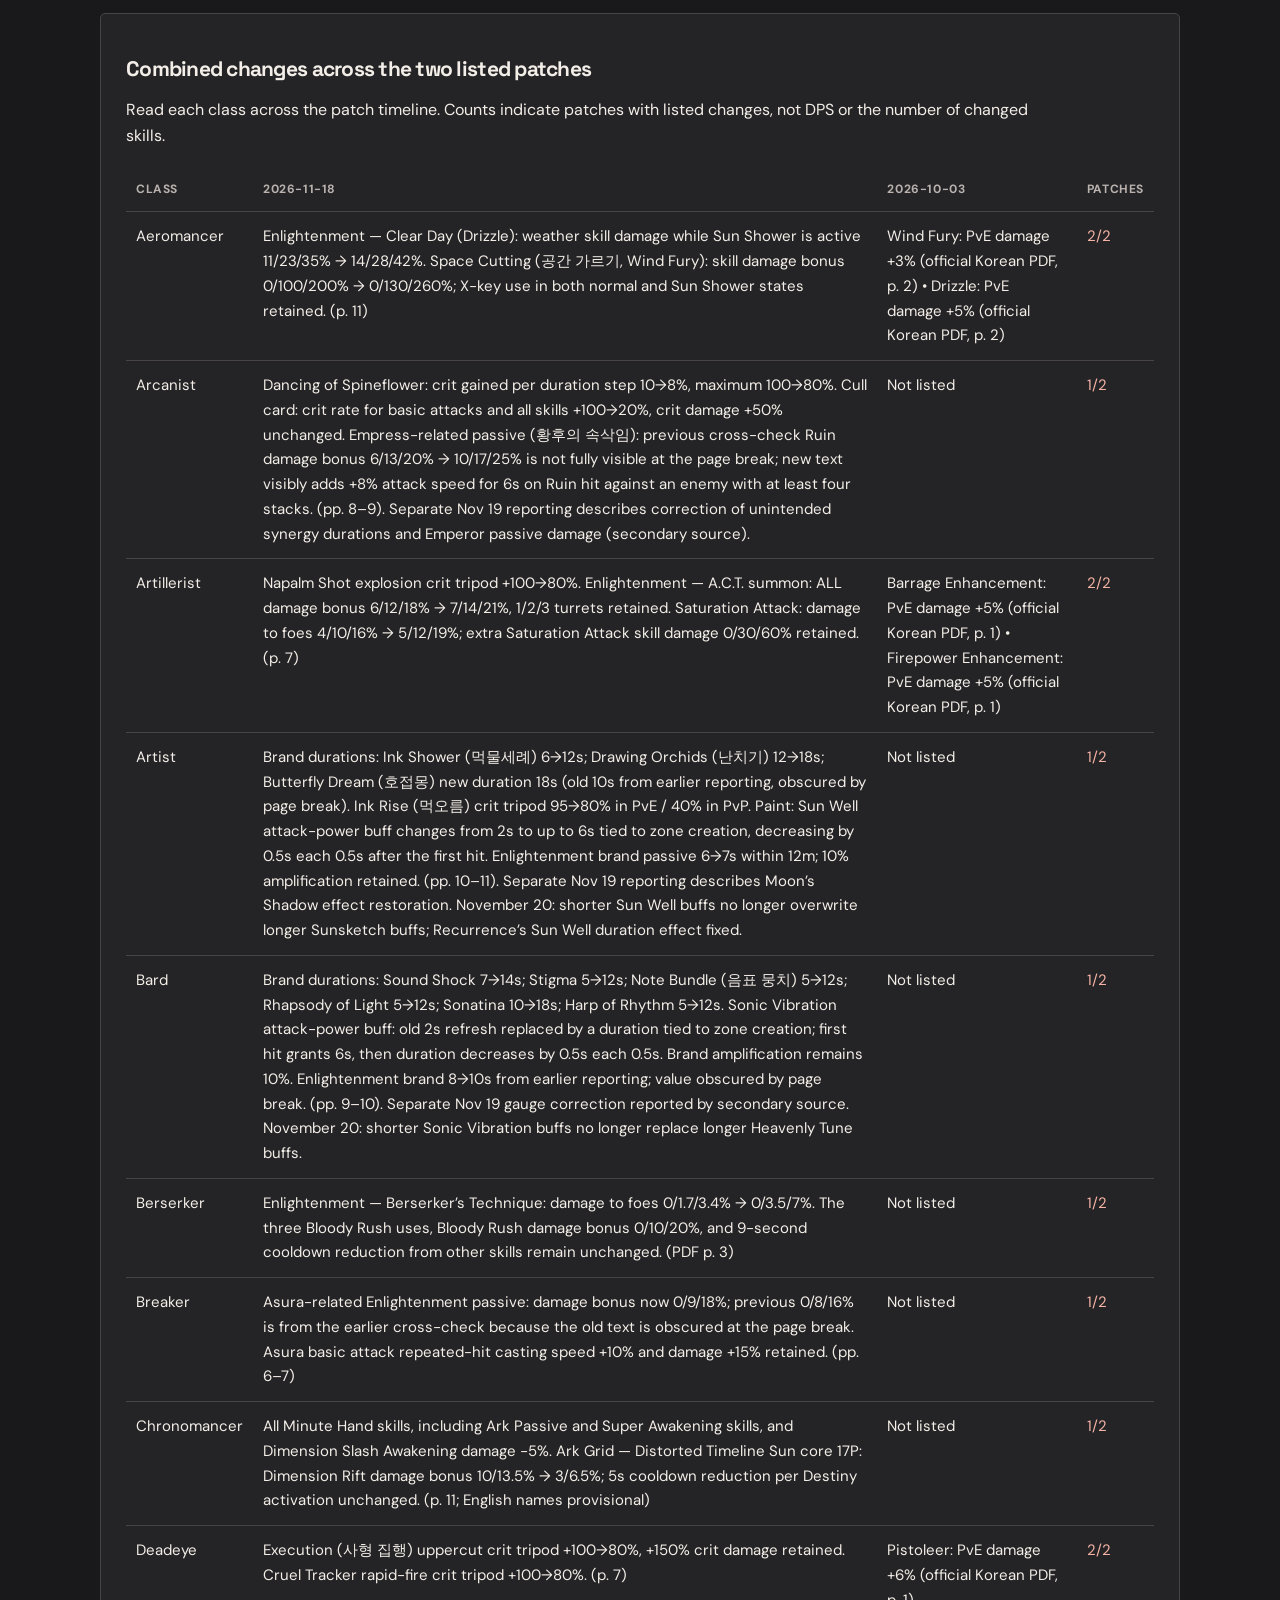
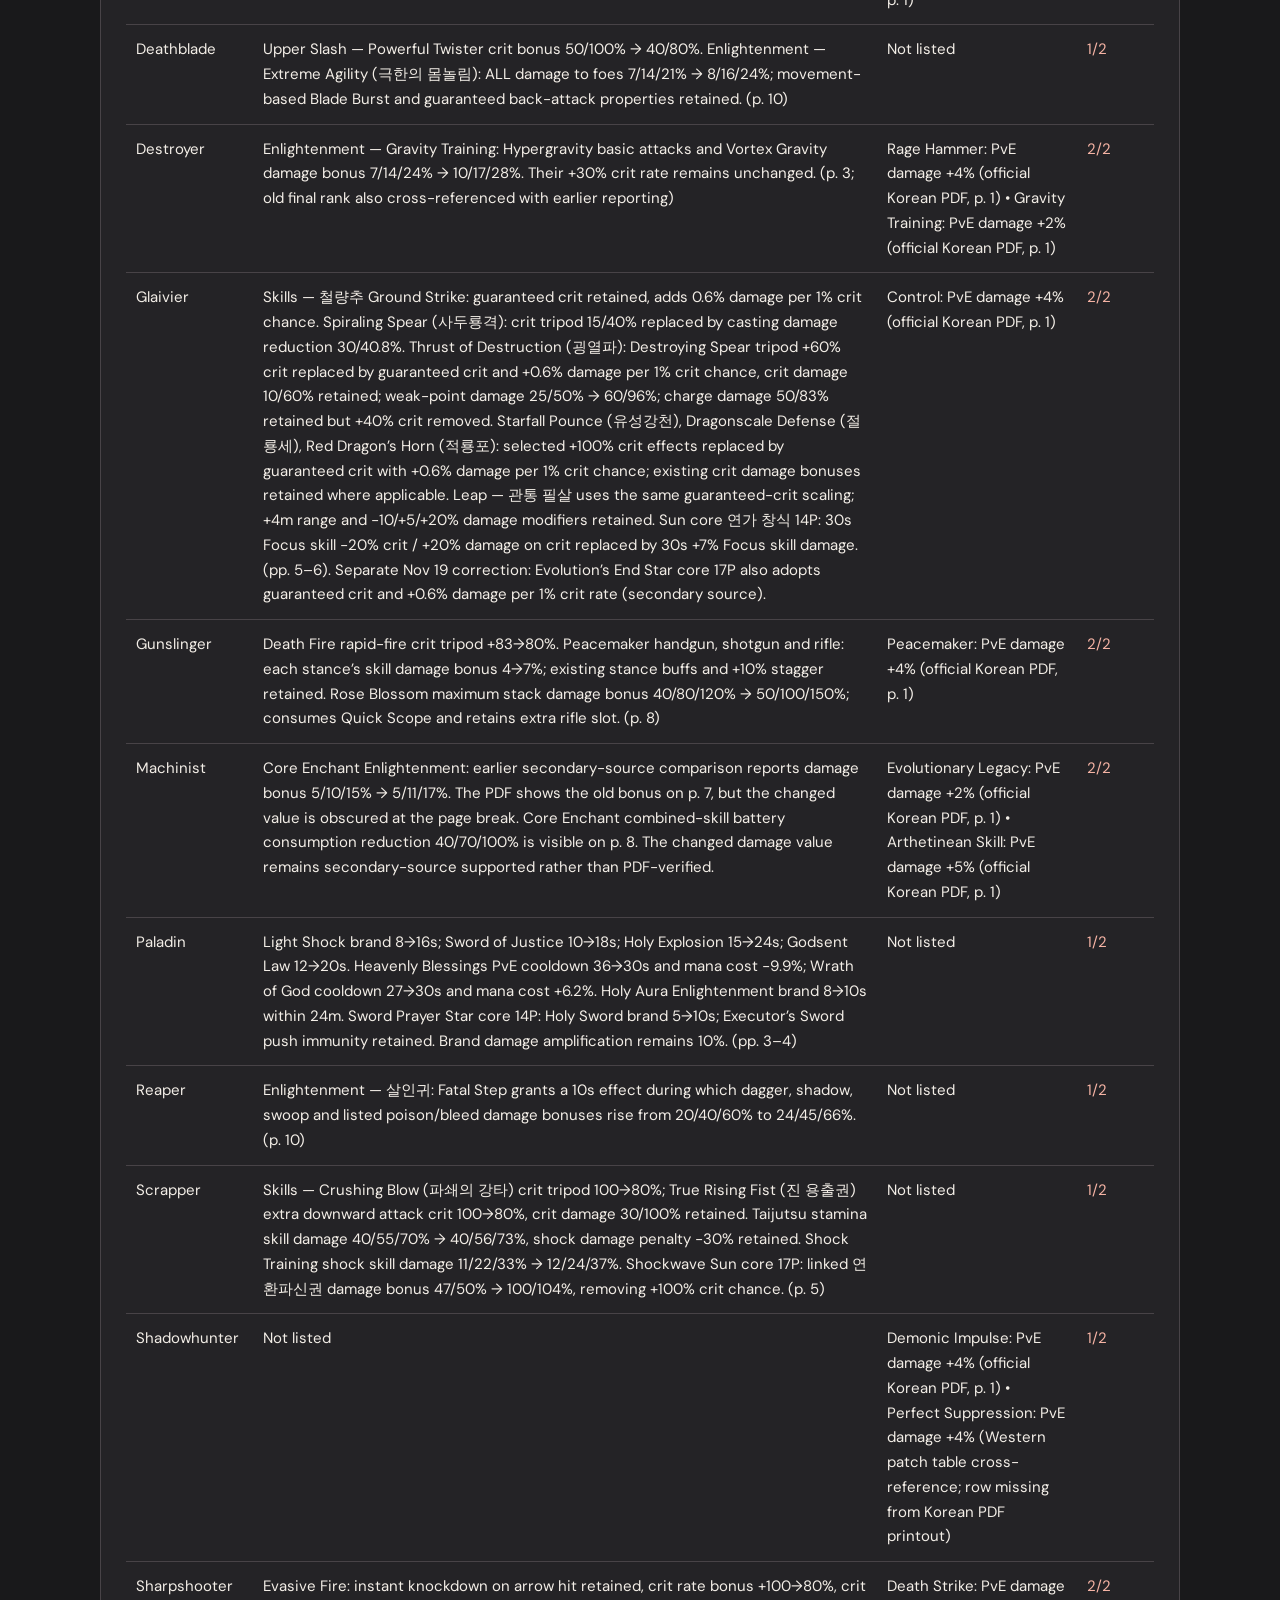
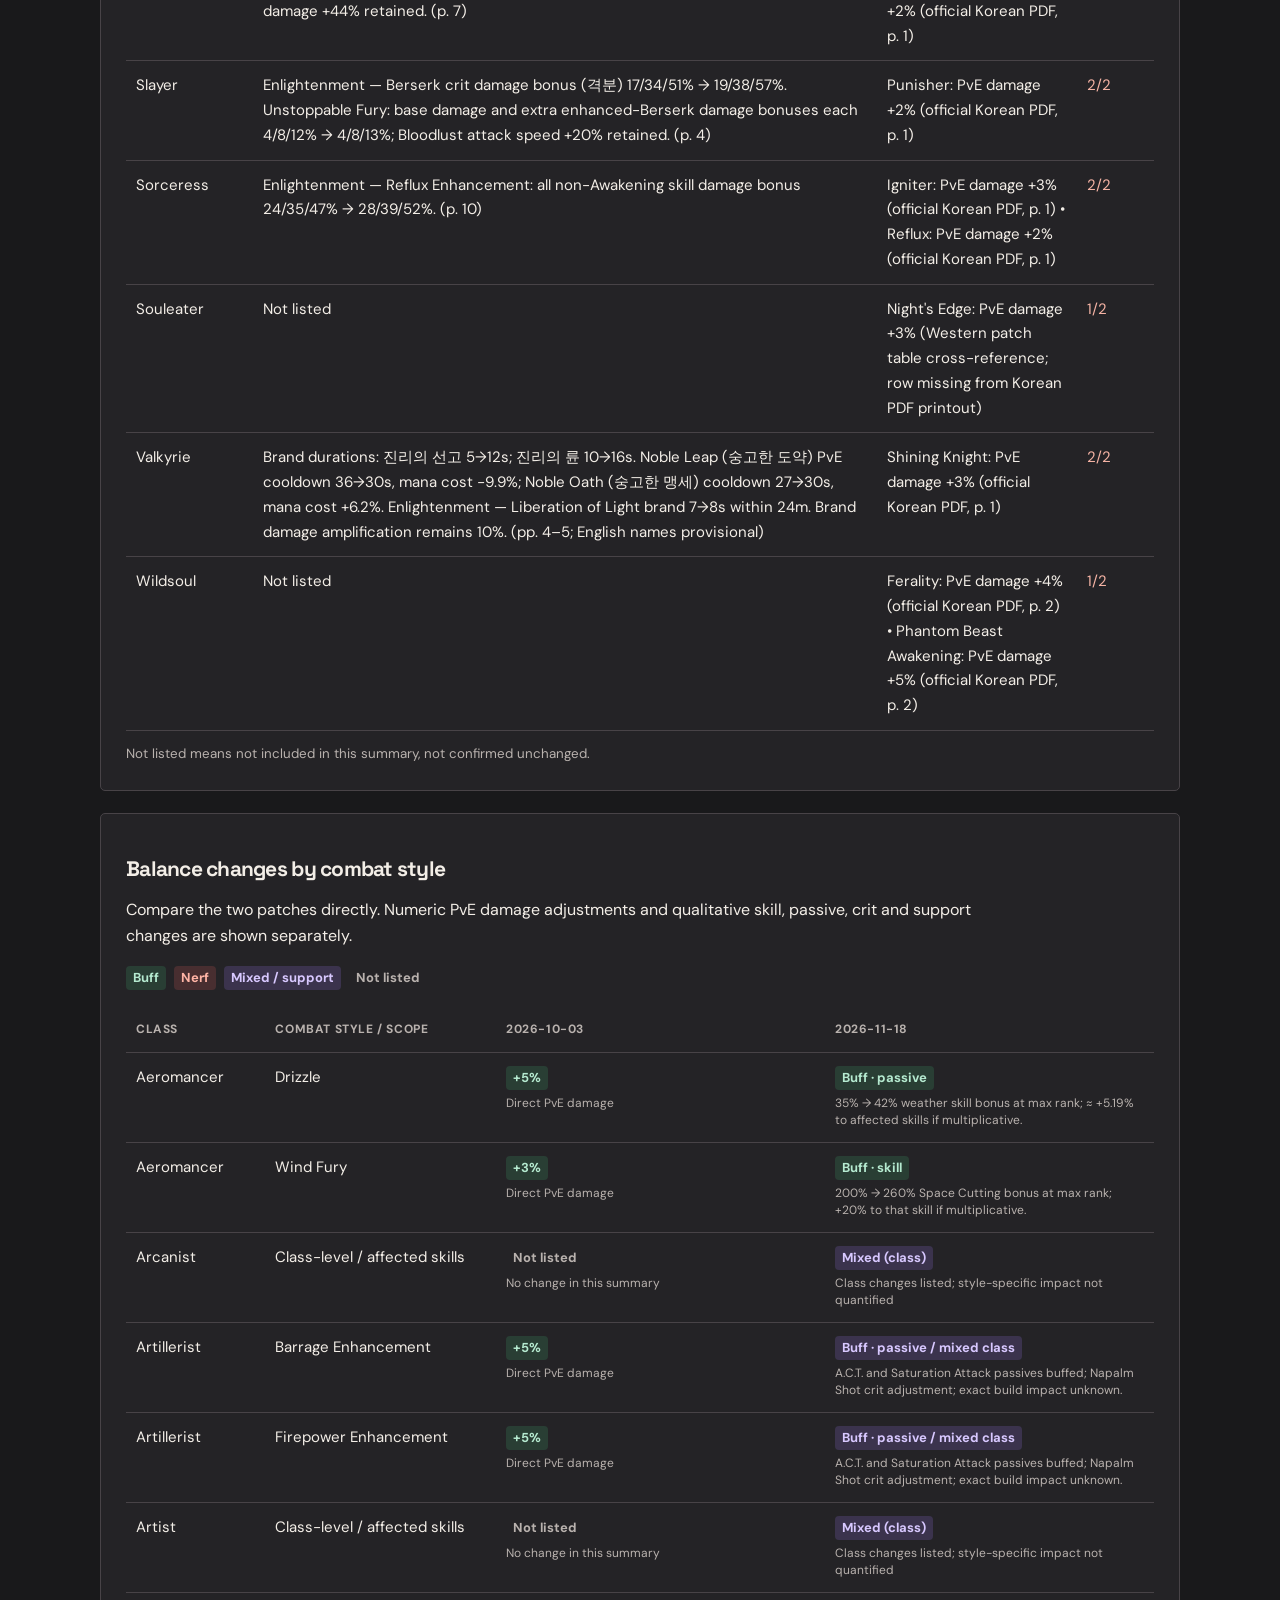
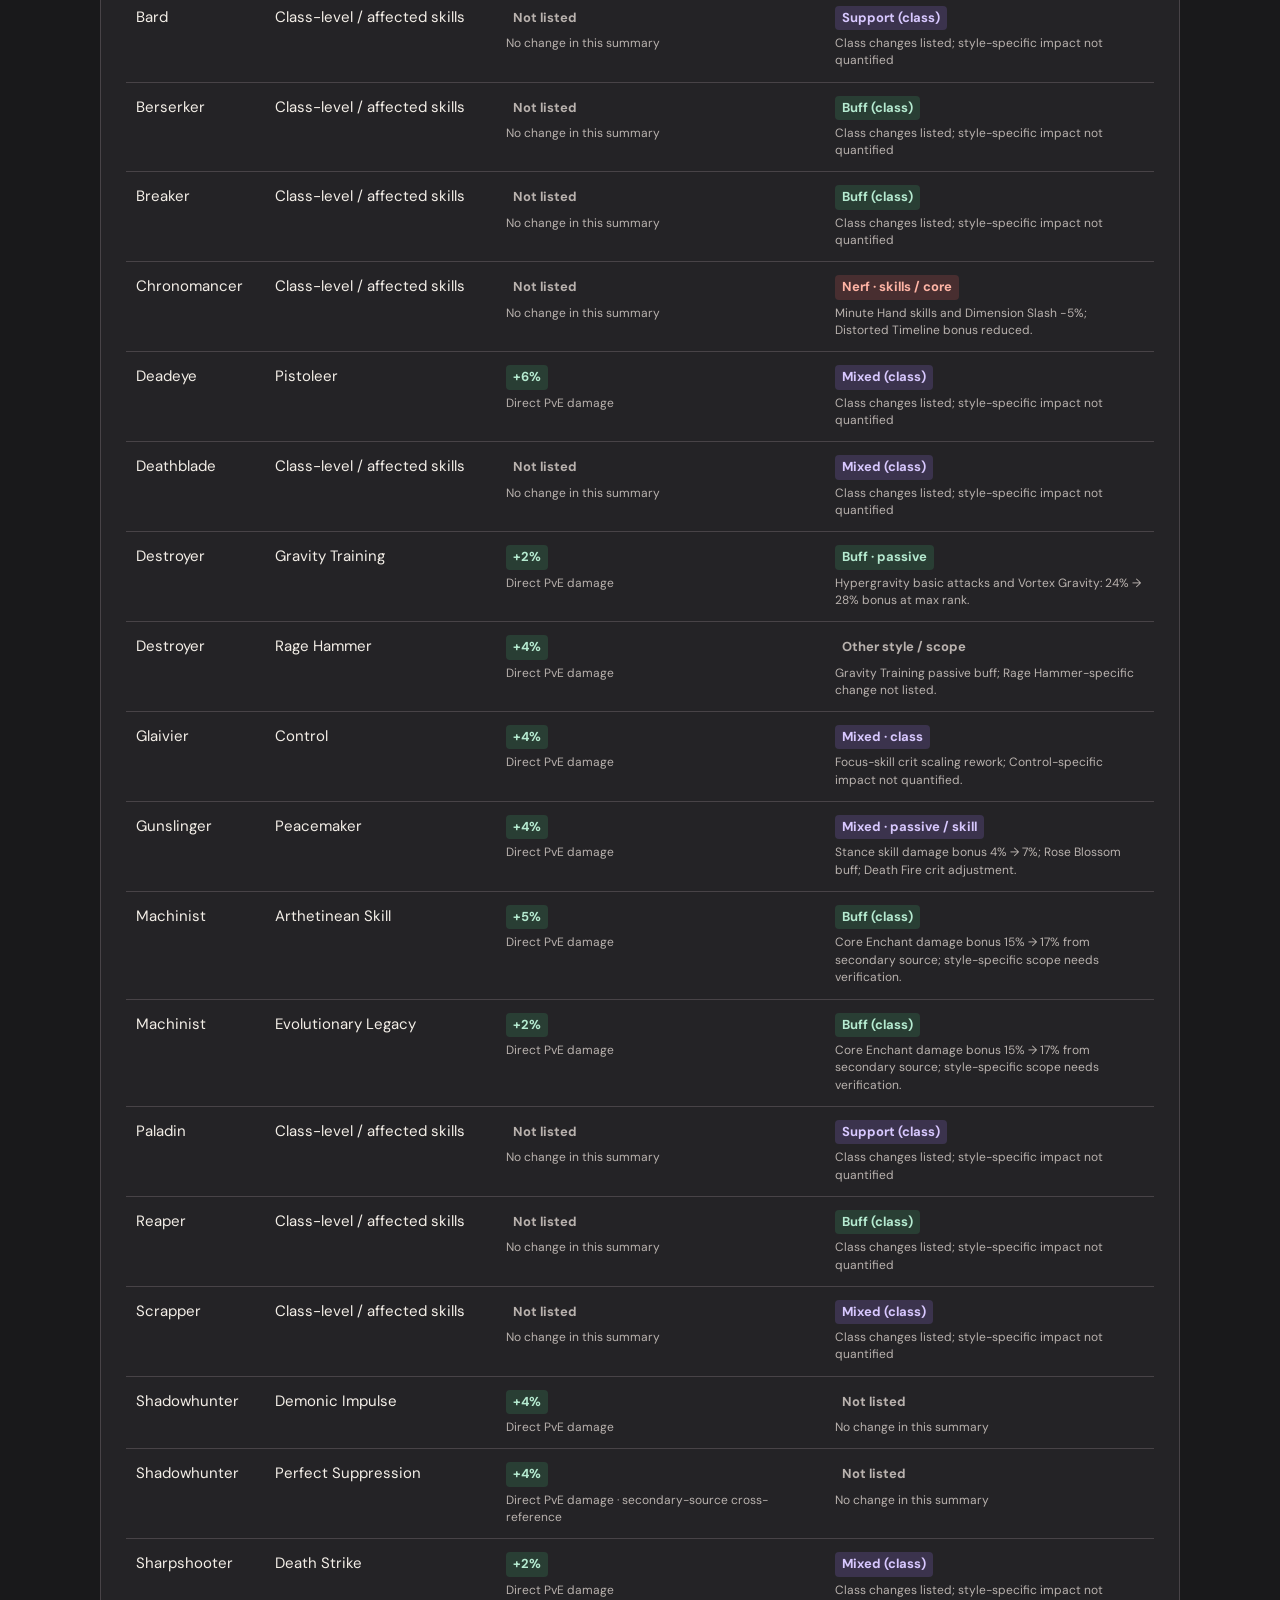
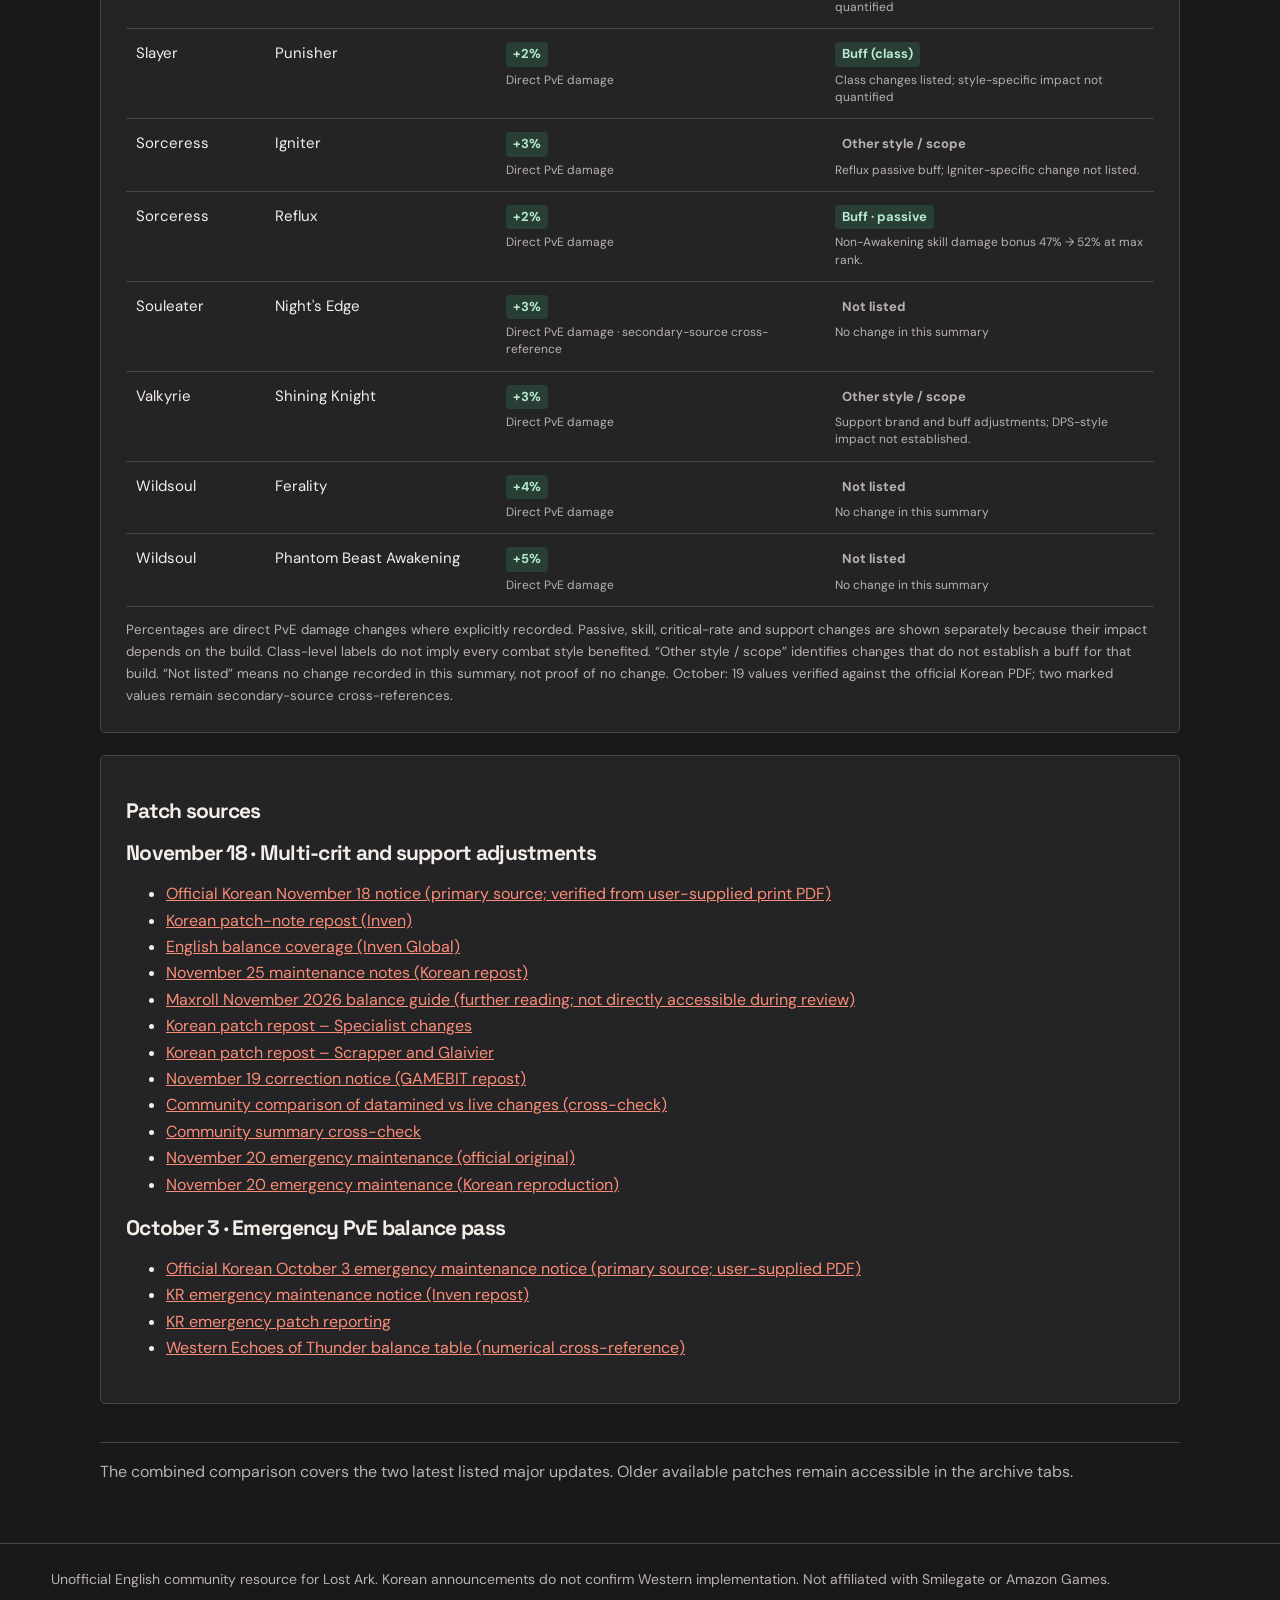
==== commit e689bad4: "Request fresh CSS and JavaScript on every visit to balance/index.html" ====
--- a/balance/index.html
+++ b/balance/index.html
@@ -1 +1 @@
-<!doctype html><html lang="en"><head><meta charset="utf-8"><meta name="viewport" content="width=device-width,initial-scale=1"><title>KR Balance Patches | LoA Update Hub</title><meta name="description" content="Unofficial English translations and summaries of Korean Lost Ark developer notes for Western players. Part 2 guide, balance patches and update history."><meta property="og:type" content="website"><meta property="og:site_name" content="LoA Update Hub"><meta property="og:title" content="KR Balance Patches | LoA Update Hub"><meta property="og:description" content="Unofficial English translations and summaries of Korean Lost Ark developer notes for Western players. Part 2 guide, balance patches and update history."><meta name="twitter:card" content="summary"><meta name="twitter:title" content="KR Balance Patches | LoA Update Hub"><meta name="twitter:description" content="Unofficial English translations and summaries of Korean Lost Ark developer notes for Western players. Part 2 guide, balance patches and update history."><meta name="theme-color" content="#fa8d76"><link rel="preconnect" href="https://fonts.googleapis.com"><link rel="preconnect" href="https://fonts.gstatic.com" crossorigin><link href="https://fonts.googleapis.com/css2?family=DM+Sans:wght@400;500;600;700&family=Space+Grotesk:wght@400;500;600;700&display=swap" rel="stylesheet"><link rel="stylesheet" href="../style.css?v=hub1"></head><body data-page="balance" data-root="../"><header><div class="mast hub-mast"><a class="hub-brand" href="../"><div class="mark" aria-hidden="true">LoA</div><div><div class="brand">LoA Update Hub</div><div class="eyebrow">Korean updates · Western community</div></div></a><nav class="hub-nav" aria-label="Main navigation"><a href="../">Home</a><a href="../part-2/">Part 2</a><a href="../balance/" aria-current="page">Balance Patches</a><a href="../updates/">Latest Updates</a></nav></div></header><main class="hub-main"><div id="notes"><p>Loading Korean balance patches…</p></div><p class="muted">The combined comparison covers the two latest listed major updates. Older available patches remain accessible in the archive tabs.</p></main><footer class="hub-footer">Unofficial English community resource for Lost Ark. Korean announcements do not confirm Western implementation. Not affiliated with Smilegate or Amazon Games.</footer><script defer src="../app.js?v=hub1"></script></body></html>+<!doctype html><html lang="en"><head><meta charset="utf-8"><meta name="viewport" content="width=device-width,initial-scale=1"><title>KR Balance Patches | LoA Update Hub</title><meta name="description" content="Unofficial English translations and summaries of Korean Lost Ark developer notes for Western players. Part 2 guide, balance patches and update history."><meta property="og:type" content="website"><meta property="og:site_name" content="LoA Update Hub"><meta property="og:title" content="KR Balance Patches | LoA Update Hub"><meta property="og:description" content="Unofficial English translations and summaries of Korean Lost Ark developer notes for Western players. Part 2 guide, balance patches and update history."><meta name="twitter:card" content="summary"><meta name="twitter:title" content="KR Balance Patches | LoA Update Hub"><meta name="twitter:description" content="Unofficial English translations and summaries of Korean Lost Ark developer notes for Western players. Part 2 guide, balance patches and update history."><meta name="theme-color" content="#fa8d76"><link rel="preconnect" href="https://fonts.googleapis.com"><link rel="preconnect" href="https://fonts.gstatic.com" crossorigin><link href="https://fonts.googleapis.com/css2?family=DM+Sans:wght@400;500;600;700&family=Space+Grotesk:wght@400;500;600;700&display=swap" rel="stylesheet"><script>(function(){window.loaAssetVersion=Date.now().toString(36);const link=document.createElement('link');link.rel='stylesheet';link.href='../style.css?v='+window.loaAssetVersion;document.head.appendChild(link)})();</script><noscript><link rel="stylesheet" href="../style.css?v=20261125"></noscript></head><body data-page="balance" data-root="../"><header><div class="mast hub-mast"><a class="hub-brand" href="../"><div class="mark" aria-hidden="true">LoA</div><div><div class="brand">LoA Update Hub</div><div class="eyebrow">Korean updates · Western community</div></div></a><nav class="hub-nav" aria-label="Main navigation"><a href="../">Home</a><a href="../part-2/">Part 2</a><a href="../balance/" aria-current="page">Balance Patches</a><a href="../updates/">Latest Updates</a></nav></div></header><main class="hub-main"><div id="notes"><p>Loading Korean balance patches…</p></div><p class="muted">The combined comparison covers the two latest listed major updates. Older available patches remain accessible in the archive tabs.</p></main><footer class="hub-footer">Unofficial English community resource for Lost Ark. Korean announcements do not confirm Western implementation. Not affiliated with Smilegate or Amazon Games.</footer><script>(function(){const script=document.createElement('script');script.src='../app.js?v='+(window.loaAssetVersion||Date.now().toString(36));script.async=false;script.onerror=function(){const target=document.getElementById('notes')||document.getElementById('revisions');if(target)target.textContent='Could not load the latest guide. Please try reloading the page.'};document.body.appendChild(script)})();</script></body></html>
--- a/style.css
+++ b/style.css
@@ -10,3 +10,6 @@
 
 /* Hub layout */
 .hub-mast{flex-wrap:wrap;gap:12px}.hub-brand{display:flex;align-items:center;gap:12px;text-decoration:none;color:var(--ink)}.hub-brand .mark{width:46px;flex-shrink:0;font-size:21px}.hub-nav{display:flex;flex-wrap:wrap;gap:5px;margin-left:auto;align-items:center}.hub-nav a{border:0;border-bottom:2px solid transparent;border-radius:0;padding:9px 12px;font-size:14px}.hub-nav a[aria-current=page]{color:var(--accent);border-bottom-color:var(--accent)}.hub-main{max-width:1200px;margin:auto;padding:42px clamp(18px,5vw,60px)}.hub-hero{padding:18px 0 30px}.hub-hero h1{font-size:clamp(40px,6.5vw,76px);max-width:16ch}.hub-hero p{max-width:75ch}.review-line{color:var(--green);font-size:13px}.hub-cards{display:grid;grid-template-columns:repeat(2,minmax(0,1fr));gap:18px;margin:12px 0 36px}.hub-card{display:flex;flex-direction:column;background:var(--panel);border:1px solid var(--line);border-radius:6px;overflow:hidden;color:var(--ink);text-decoration:none;transition:border-color .15s,transform .15s}.hub-card:hover{border-color:var(--accent);transform:translateY(-2px)}.hub-card.balance-card:hover{border-color:var(--green)}.hub-card svg{width:100%;height:auto;display:block}.hub-card-body{padding:20px;display:flex;flex:1;flex-direction:column;gap:8px}.hub-card-body h2{font-size:27px;margin:0}.hub-card-body p{margin:0;color:var(--muted)}.hub-card-body .card-action{margin-top:auto;padding-top:8px;color:var(--accent);font-weight:700}.balance-card .eyebrow,.balance-card .card-action{color:var(--green)}.update-head{display:flex;align-items:center;justify-content:space-between;gap:12px}.update-list{padding:0;list-style:none}.update-list li{border-bottom:1px solid var(--line);padding:15px 0;display:grid;grid-template-columns:110px 1fr;gap:12px}.update-list time{color:var(--accent);font-size:13px;font-weight:700}.page-intro{max-width:78ch;color:var(--muted)}.hub-main .chapter:first-child{padding-top:0}.hub-main #balance>h2{font-size:clamp(36px,5vw,64px)}.hub-main #balance .balance-tabs{margin-top:26px}.hub-main .balance-tabs button{flex:0 1 auto}.hub-main .balance-filters{max-width:700px}.hub-main #balance .tablewrap{overflow-x:auto}.hub-main #balance .tablewrap table{min-width:580px}.hub-main .tablewrap td{overflow-wrap:break-word}.hub-footer{border-top:1px solid var(--line)}@media(max-width:850px){.hub-nav{margin-left:0;width:100%;display:flex}.hub-nav a{padding:7px 10px}.hub-main{padding-top:24px}.hub-mast{padding-top:10px;padding-bottom:8px}html{scroll-padding-top:145px}.layout aside{top:150px}}@media(max-width:600px){.hub-cards{grid-template-columns:1fr}.hub-main{padding:22px 18px}.hub-nav{gap:1px}.hub-nav a{font-size:12px;padding:7px 8px}.update-list li{grid-template-columns:85px 1fr;gap:8px}.hub-card-body{padding:16px}.hub-brand .brand{font-size:18px}.hub-brand .eyebrow{font-size:10px}.hub-main #balance .balance-filters{grid-template-columns:1fr 1fr}}@media(prefers-reduced-motion:reduce){html{scroll-behavior:auto}.hub-card{transition:none}.hub-card:hover{transform:none}}
+
+/* Compact early-roadmap visuals and grouped guide navigation */
+#nav .nav-group{margin:8px 0 15px;display:flex;flex-direction:column;gap:2px}#nav .nav-group[hidden],#nav a[hidden]{display:none!important}#nav .nav-group-title{display:block;color:var(--accent);font-size:10px;font-weight:700;letter-spacing:.085em;text-transform:uppercase;padding:6px 8px}#nav .nav-group a{font-size:13px;line-height:1.4;padding:5px 8px}.early-visual{margin:20px 0}.early-grid{display:grid;gap:10px;grid-template-columns:repeat(2,minmax(0,1fr));margin:10px 0}.early-grid-3{grid-template-columns:repeat(3,minmax(0,1fr))}.early-card{background:var(--bg);border:1px solid var(--line);border-top:2px solid var(--accent);border-radius:5px;padding:12px;min-width:0;display:flex;flex-direction:column;gap:6px}.early-color-0{border-top-color:var(--green)}.early-color-2{border-top-color:var(--violet)}.early-card>strong{font-size:15px;line-height:1.3}.early-subtitle{font-size:13px;color:var(--green);font-weight:600}.early-detail,.early-card small{font-size:12px;line-height:1.55;color:var(--muted)}.early-visual>small{font-size:11px;line-height:1.5}.early-visual h4{margin:15px 0 5px;font-size:14px}.season-slots{display:grid;grid-template-columns:repeat(8,minmax(0,1fr));gap:3px}.season-slots span,.early-ranks span{background:var(--raised);text-align:center;color:var(--accent);font-size:13px;border-radius:3px;padding:3px 0}.early-color-0 .season-slots span{color:var(--green)}.early-ranks{display:grid;grid-template-columns:repeat(7,minmax(0,1fr));gap:4px;margin:10px 0}.early-ranks span{color:var(--green);font-weight:700}.early-details{margin:12px 0;padding:10px;border:1px solid var(--line);border-radius:5px}.early-details summary{font-size:13px;cursor:pointer;color:var(--accent)}.early-details p{font-size:12px;margin:8px 0;color:var(--muted)}@media(max-width:720px){.early-grid-3{grid-template-columns:1fr}}@media(max-width:420px){.early-grid-2{grid-template-columns:1fr}}
